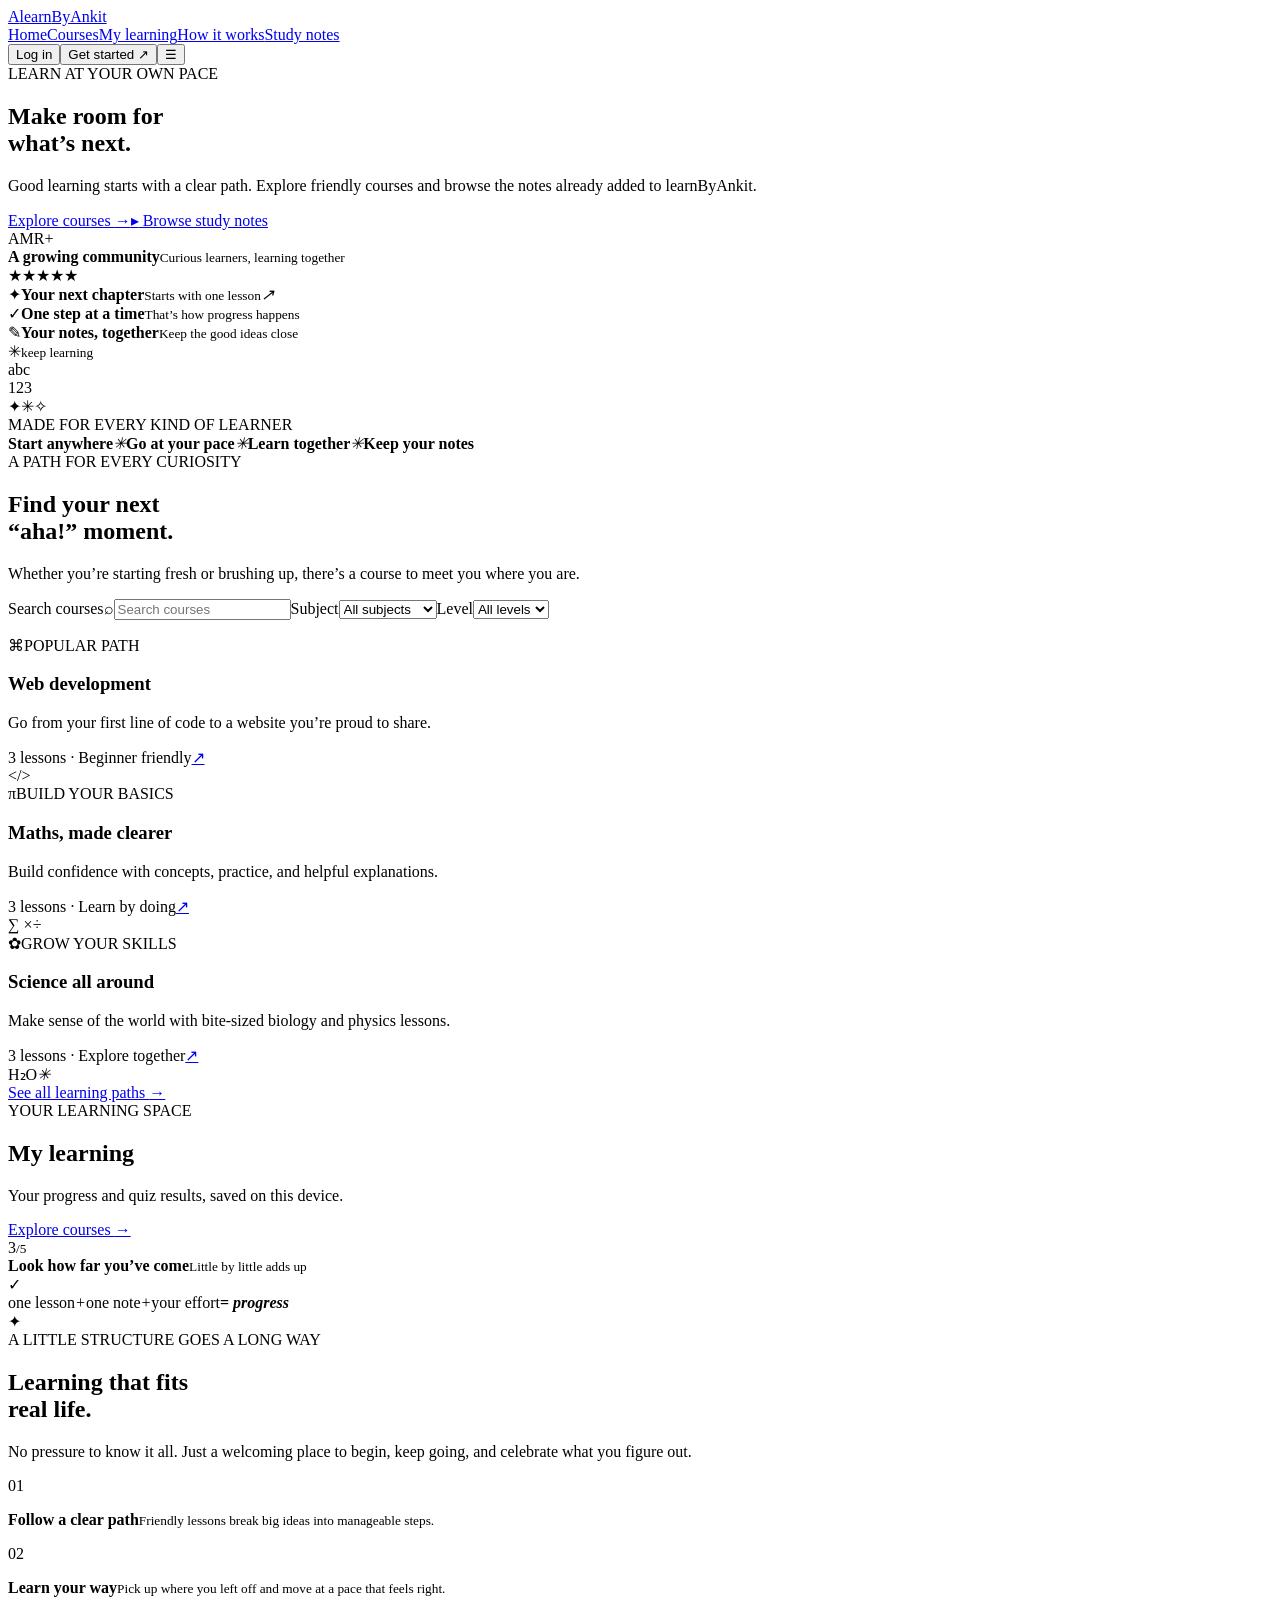
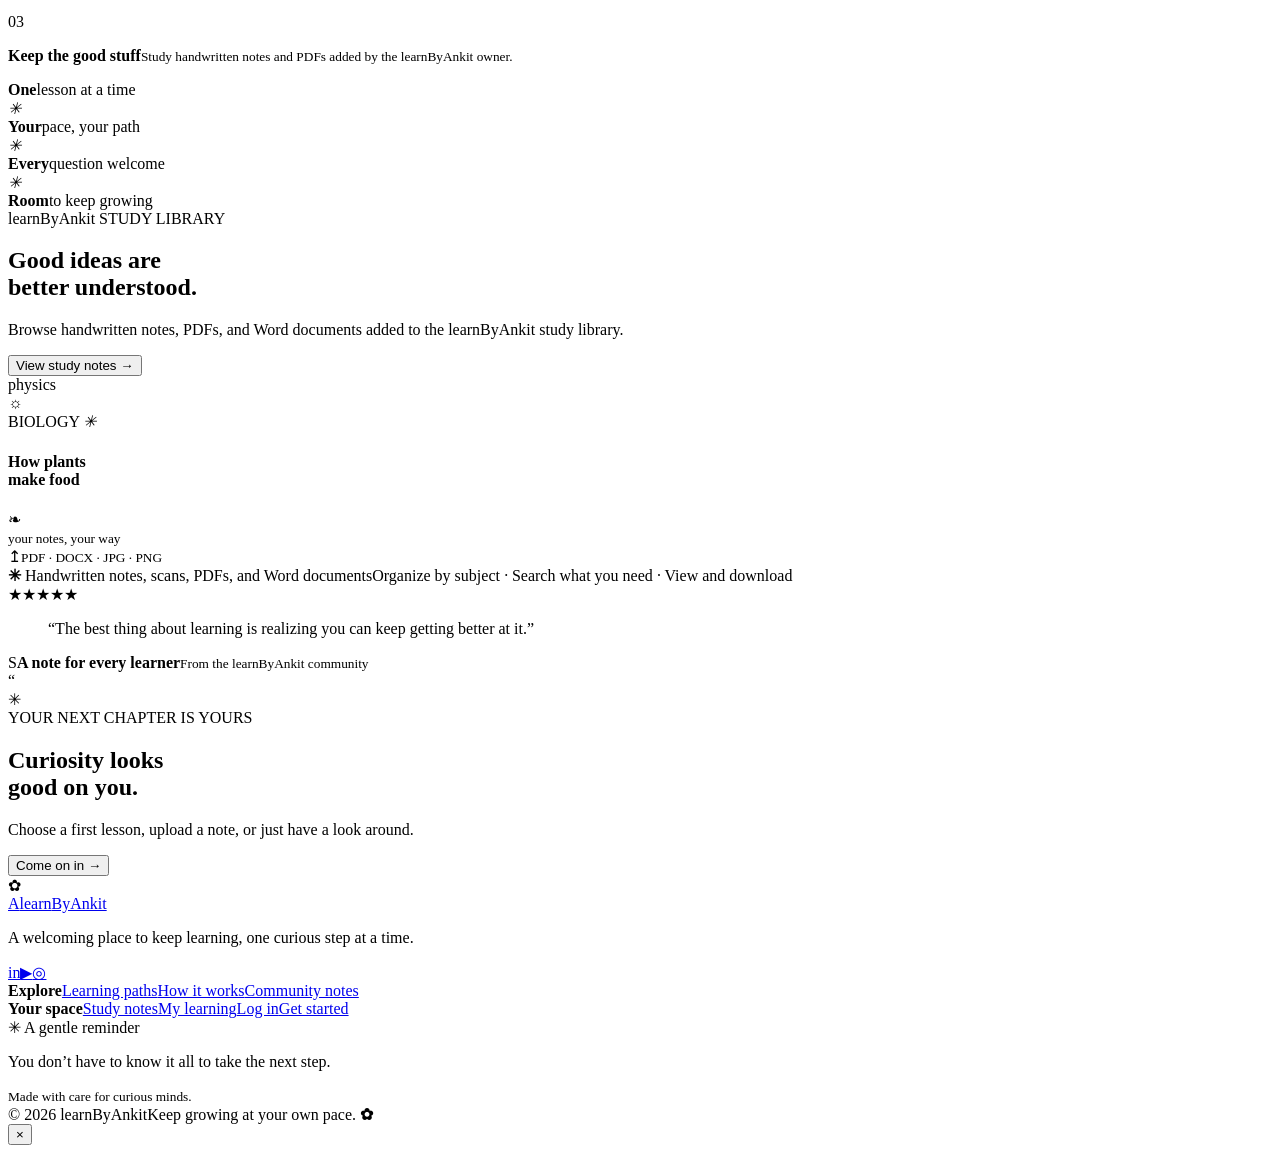
==== index.html @ 9b51100f "Publish learnByAnkit: add index.html" ====
<!doctype html>
<html lang="en">
<head><meta charset="utf-8"><meta name="viewport" content="width=device-width, initial-scale=1"><meta name="theme-color" content="#101820"><title>learnByAnkit — Learn something new, every day</title><meta name="description" content="Explore courses, learn at your own pace, and browse the study notes added to learnByAnkit."><link rel="preconnect" href="https://fonts.googleapis.com"><link rel="preconnect" href="https://fonts.gstatic.com" crossorigin><link href="https://fonts.googleapis.com/css2?family=DM+Sans:wght@400;500;600;700&family=Manrope:wght@400;500;600;700;800&display=swap" rel="stylesheet"><link rel="stylesheet" href="styles.css?v=learnbyankit-1"></head>
<body>
<header class="site-header"><a href="#home" class="brand"><span class="brand-mark">A</span><span>learn<span class="brand-light">ByAnkit</span></span></a><nav class="main-nav" id="mainNav" aria-label="Main navigation"><a href="#home" data-page-link="home">Home</a><a href="#courses" data-page-link="courses">Courses</a><a href="#dashboard" data-page-link="dashboard">My learning</a><a href="#how" data-page-link="how">How it works</a><a href="notes.html" data-page-link="notes">Study notes</a></nav><div class="header-actions"><button class="login-button" id="loginButton">Log in</button><button class="small-primary" id="signupButton">Get started <span>↗</span></button><button class="menu-toggle" id="menuToggle" aria-label="Open navigation" aria-controls="mainNav" aria-expanded="false">☰</button></div></header>
<main id="appMain"><section class="hero" id="home" data-page-view="home"><div class="hero-copy"><div class="eyebrow"><span class="eyebrow-dot"></span> LEARN AT YOUR OWN PACE</div><h1>Make room for<br><span>what’s next.</span></h1><p class="hero-description">Good learning starts with a clear path. Explore friendly courses and browse the notes already added to learnByAnkit.</p><div class="hero-actions"><a href="#courses" class="primary-button">Explore courses <span>→</span></a><a class="outline-button" href="notes.html"><span class="play-icon">▸</span> Browse study notes</a></div><div class="hero-proof"><div class="avatar-stack"><span>A</span><span>M</span><span>R</span><span>+</span></div><div><b>A growing community</b><small>Curious learners, learning together</small></div><span class="proof-stars">★★★★★</span></div></div><div class="hero-visual"><div class="visual-glow"></div><div class="hero-orbit orbit-a"></div><div class="hero-orbit orbit-b"></div><div class="hero-caption"><span class="caption-icon">✦</span><span><b>Your next chapter</b><small>Starts with one lesson</small></span><i>↗</i></div><div class="floating-note note-top"><span class="note-check">✓</span><span><b>One step at a time</b><small>That’s how progress happens</small></span></div><div class="floating-note note-bottom"><span class="note-emoji">✎</span><span><b>Your notes, together</b><small>Keep the good ideas close</small></span></div><div class="hero-illustration"><div class="sun-disc"></div><div class="hill hill-back"></div><div class="hill hill-front"></div><div class="plant plant-left"><i></i><i></i><i></i><b></b></div><div class="plant plant-right"><i></i><i></i><i></i><b></b></div><div class="open-book"><div class="book-page left-page"><span class="book-mark">✳</span><i></i><i></i><i></i><small>keep learning</small></div><div class="book-page right-page"><span class="book-scribble">abc<br>123</span><i></i><i></i><i></i></div><div class="book-spine"></div></div><span class="sparkle sparkle-a">✦</span><span class="sparkle sparkle-b">✳</span><span class="sparkle sparkle-c">✧</span></div></div></section>
<section class="trust-strip" data-page-view="home"><span>MADE FOR EVERY KIND OF LEARNER</span><div><b>Start anywhere</b><i>✳</i><b>Go at your pace</b><i>✳</i><b>Learn together</b><i>✳</i><b>Keep your notes</b></div></section>
<section class="section courses-section" id="courses" data-page-view="courses"><div class="section-intro"><div><div class="eyebrow section-eyebrow">A PATH FOR EVERY CURIOSITY</div><h2>Find your next<br><span>“aha!” moment.</span></h2></div><p>Whether you’re starting fresh or brushing up, there’s a course to meet you where you are.</p></div><div class="course-filters" role="search" aria-label="Find a course"><label class="course-search"><span class="sr-only">Search courses</span><span aria-hidden="true">⌕</span><input id="courseSearch" type="search" placeholder="Search courses" autocomplete="off"></label><label class="course-filter"><span>Subject</span><select id="courseSubject"><option value="all">All subjects</option><option value="technology">Technology</option><option value="mathematics">Mathematics</option><option value="science">Science</option></select></label><label class="course-filter"><span>Level</span><select id="courseLevel"><option value="all">All levels</option><option value="beginner">Beginner</option></select></label></div><p class="course-results" id="courseResults" aria-live="polite"></p><div class="course-grid"><article class="course-card course-lilac" data-course-category="technology" data-course-level="beginner"><div class="course-top"><span class="course-icon">⌘</span><span class="course-tag">POPULAR PATH</span></div><h3>Web development</h3><p>Go from your first line of code to a website you’re proud to share.</p><div class="course-bottom"><span>3 lessons <i>·</i> Beginner friendly</span><a href="#courses" data-course-open="web" aria-label="Open web development course">↗</a></div><div class="course-art art-code"><span>&lt;/&gt;</span><i></i><i></i></div></article><article class="course-card course-yellow" data-course-category="mathematics" data-course-level="beginner"><div class="course-top"><span class="course-icon">π</span><span class="course-tag">BUILD YOUR BASICS</span></div><h3>Maths, made clearer</h3><p>Build confidence with concepts, practice, and helpful explanations.</p><div class="course-bottom"><span>3 lessons <i>·</i> Learn by doing</span><a href="#courses" data-course-open="math" aria-label="Open mathematics course">↗</a></div><div class="course-art art-math">∑ <span>×</span><i>÷</i></div></article><article class="course-card course-green" data-course-category="science" data-course-level="beginner"><div class="course-top"><span class="course-icon">✿</span><span class="course-tag">GROW YOUR SKILLS</span></div><h3>Science all around</h3><p>Make sense of the world with bite-sized biology and physics lessons.</p><div class="course-bottom"><span>3 lessons <i>·</i> Explore together</span><a href="#courses" data-course-open="science" aria-label="Open science course">↗</a></div><div class="course-art art-science"><span>H₂O</span><i>✳</i><b></b></div></article></div><div class="course-empty" id="courseEmpty" hidden>No courses match those filters. Try another search.</div><div class="center-link"><a href="#courses">See all learning paths <span>→</span></a></div></section>
<section class="dashboard-section" id="dashboard" data-page-view="dashboard"><div class="dashboard-heading"><div><div class="eyebrow section-eyebrow">YOUR LEARNING SPACE</div><h2>My learning</h2><p>Your progress and quiz results, saved on this device.</p></div><a class="outline-button" href="#courses">Explore courses <span>→</span></a></div><div id="dashboardContent" aria-live="polite"></div></section><section class="benefits-section" id="how" data-page-view="how"><div class="benefits-visual"><div class="benefit-card"><div class="progress-ring"><span>3<small>/5</small></span></div><div><b>Look how far you’ve come</b><small>Little by little adds up</small></div><span class="tiny-check">✓</span></div><div class="benefits-paper"><span>one lesson</span><i>+</i><span>one note</span><i>+</i><span>your effort</span><b>= <em>progress</em></b></div><span class="benefits-spark">✦</span><div class="benefits-plant"><i></i><i></i><i></i><b></b></div></div><div class="benefits-copy"><div class="eyebrow section-eyebrow">A LITTLE STRUCTURE GOES A LONG WAY</div><h2>Learning that fits<br><span>real life.</span></h2><p class="benefits-lede">No pressure to know it all. Just a welcoming place to begin, keep going, and celebrate what you figure out.</p><div class="benefit-list"><div><span>01</span><p><b>Follow a clear path</b><small>Friendly lessons break big ideas into manageable steps.</small></p></div><div><span>02</span><p><b>Learn your way</b><small>Pick up where you left off and move at a pace that feels right.</small></p></div><div><span>03</span><p><b>Keep the good stuff</b><small>Study handwritten notes and PDFs added by the learnByAnkit owner.</small></p></div></div></div></section>
<section class="stats-band" data-page-view="how"><div><strong>One</strong><span>lesson at a time</span></div><i>✳</i><div><strong>Your</strong><span>pace, your path</span></div><i>✳</i><div><strong>Every</strong><span>question welcome</span></div><i>✳</i><div><strong>Room</strong><span>to keep growing</span></div></section>
<section class="notes-section section" id="notes" data-page-view="notes"><div class="notes-intro"><div><div class="eyebrow section-eyebrow">learnByAnkit STUDY LIBRARY</div><h2>Good ideas are<br><span>better understood.</span></h2><p>Browse handwritten notes, PDFs, and Word documents added to the learnByAnkit study library.</p><div class="notes-actions"><button class="quiet-link" id="browseNotes">View study notes <span>→</span></button></div></div><div class="notes-stack"><div class="paper paper-back"><span>physics</span><div class="scribble-lines"></div><span class="paper-doodle">☼</span></div><div class="paper paper-front"><span class="paper-subject">BIOLOGY <i>✳</i></span><h4>How plants<br>make food</h4><div class="handwritten-lines"><i></i><i></i><i></i><i></i></div><div class="leaf-doodle">❧</div><small>your notes, your way</small></div><span class="upload-badge">↥<small>PDF · DOCX · JPG · PNG</small></span></div></div><div class="notes-library-wrap" id="notesLibrary" aria-live="polite"></div><div class="notes-bottom"><span><b>✳</b> Handwritten notes, scans, PDFs, and Word documents</span><span>Organize by subject <i>·</i> Search what you need <i>·</i> View and download</span></div></section>
<section class="quote-section" data-page-view="home"><div class="quote-stars">★★★★★</div><blockquote>“The best thing about learning is realizing you can keep getting better at it.”</blockquote><div class="quote-by"><span class="quote-avatar">S</span><span><b>A note for every learner</b><small>From the learnByAnkit community</small></span></div><span class="quote-decoration">“</span></section>
<section class="final-cta" data-page-view="home"><div class="cta-sun">✳</div><div class="eyebrow">YOUR NEXT CHAPTER IS YOURS</div><h2>Curiosity looks<br><span>good on you.</span></h2><p>Choose a first lesson, upload a note, or just have a look around.</p><button class="primary-button" id="ctaSignup">Come on in <span>→</span></button><div class="cta-doodle">✿</div></section></main>
<footer class="site-footer"><div class="footer-main"><div class="footer-brand"><a href="#home" class="brand"><span class="brand-mark">A</span><span>learn<span class="brand-light">ByAnkit</span></span></a><p>A welcoming place to keep learning, one curious step at a time.</p><div class="social-row"><a href="#home">in</a><a href="#home">▶</a><a href="#home">◎</a></div></div><div class="footer-col"><b>Explore</b><a href="#courses">Learning paths</a><a href="#how">How it works</a><a href="notes.html">Community notes</a></div><div class="footer-col"><b>Your space</b><a href="notes.html" id="footerUpload">Study notes</a><a href="#dashboard">My learning</a><a href="#notes" id="footerLogin">Log in</a><a href="#courses">Get started</a></div><div class="footer-col footer-note"><span>✳ A gentle reminder</span><p>You don’t have to know it all to take the next step.</p><small>Made with care for curious minds.</small></div></div><div class="footer-bottom"><span>© 2026 learnByAnkit</span><span>Keep growing at your own pace. <b>✿</b></span></div></footer>
<div class="modal-backdrop hidden" id="modalBackdrop"><section class="modal" role="dialog" aria-modal="true" aria-labelledby="modalTitle"><button class="modal-close" id="modalClose" aria-label="Close">×</button><div id="modalBody"></div></section></div><div class="toast" id="toast" role="status"></div><input type="file" id="fileInput" accept="image/*,.pdf,.docx" multiple hidden><script src="config.js"></script><script type="module" src="app.js?v=learnbyankit-1"></script>
</body></html>
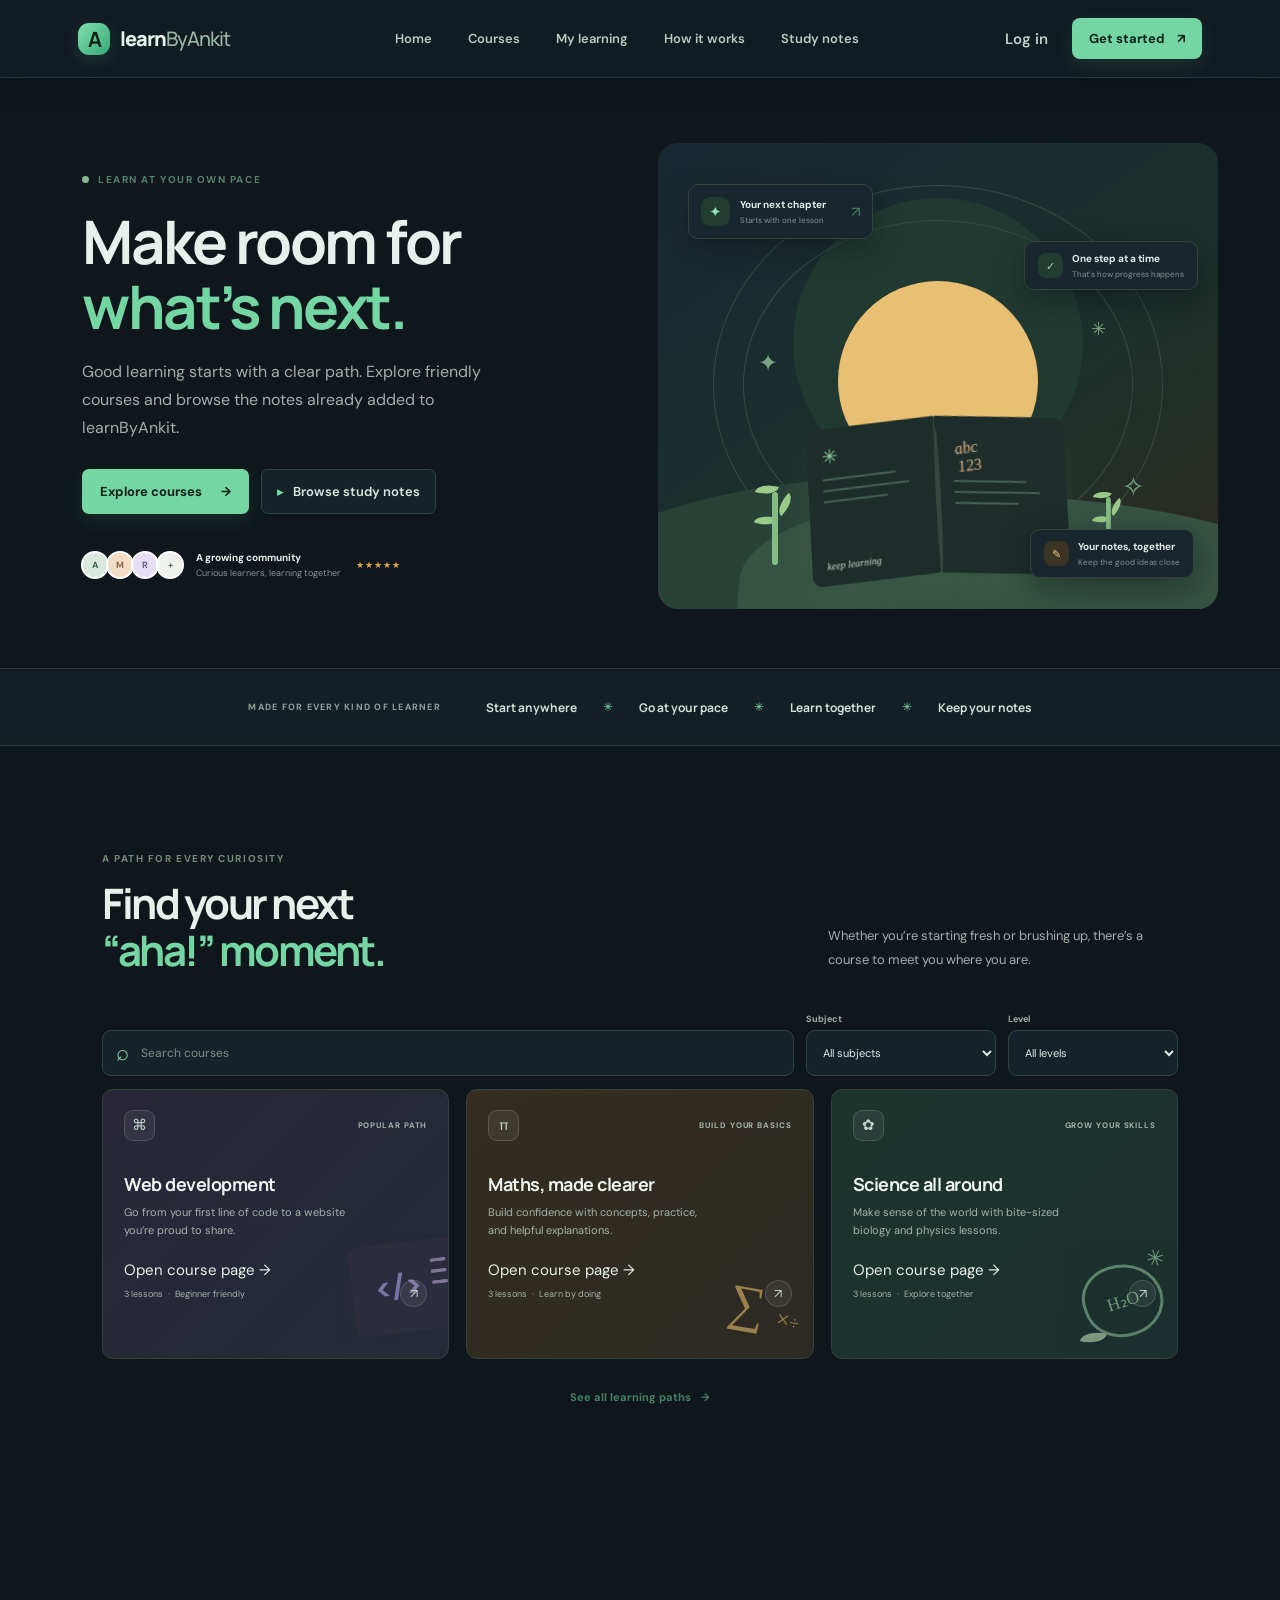
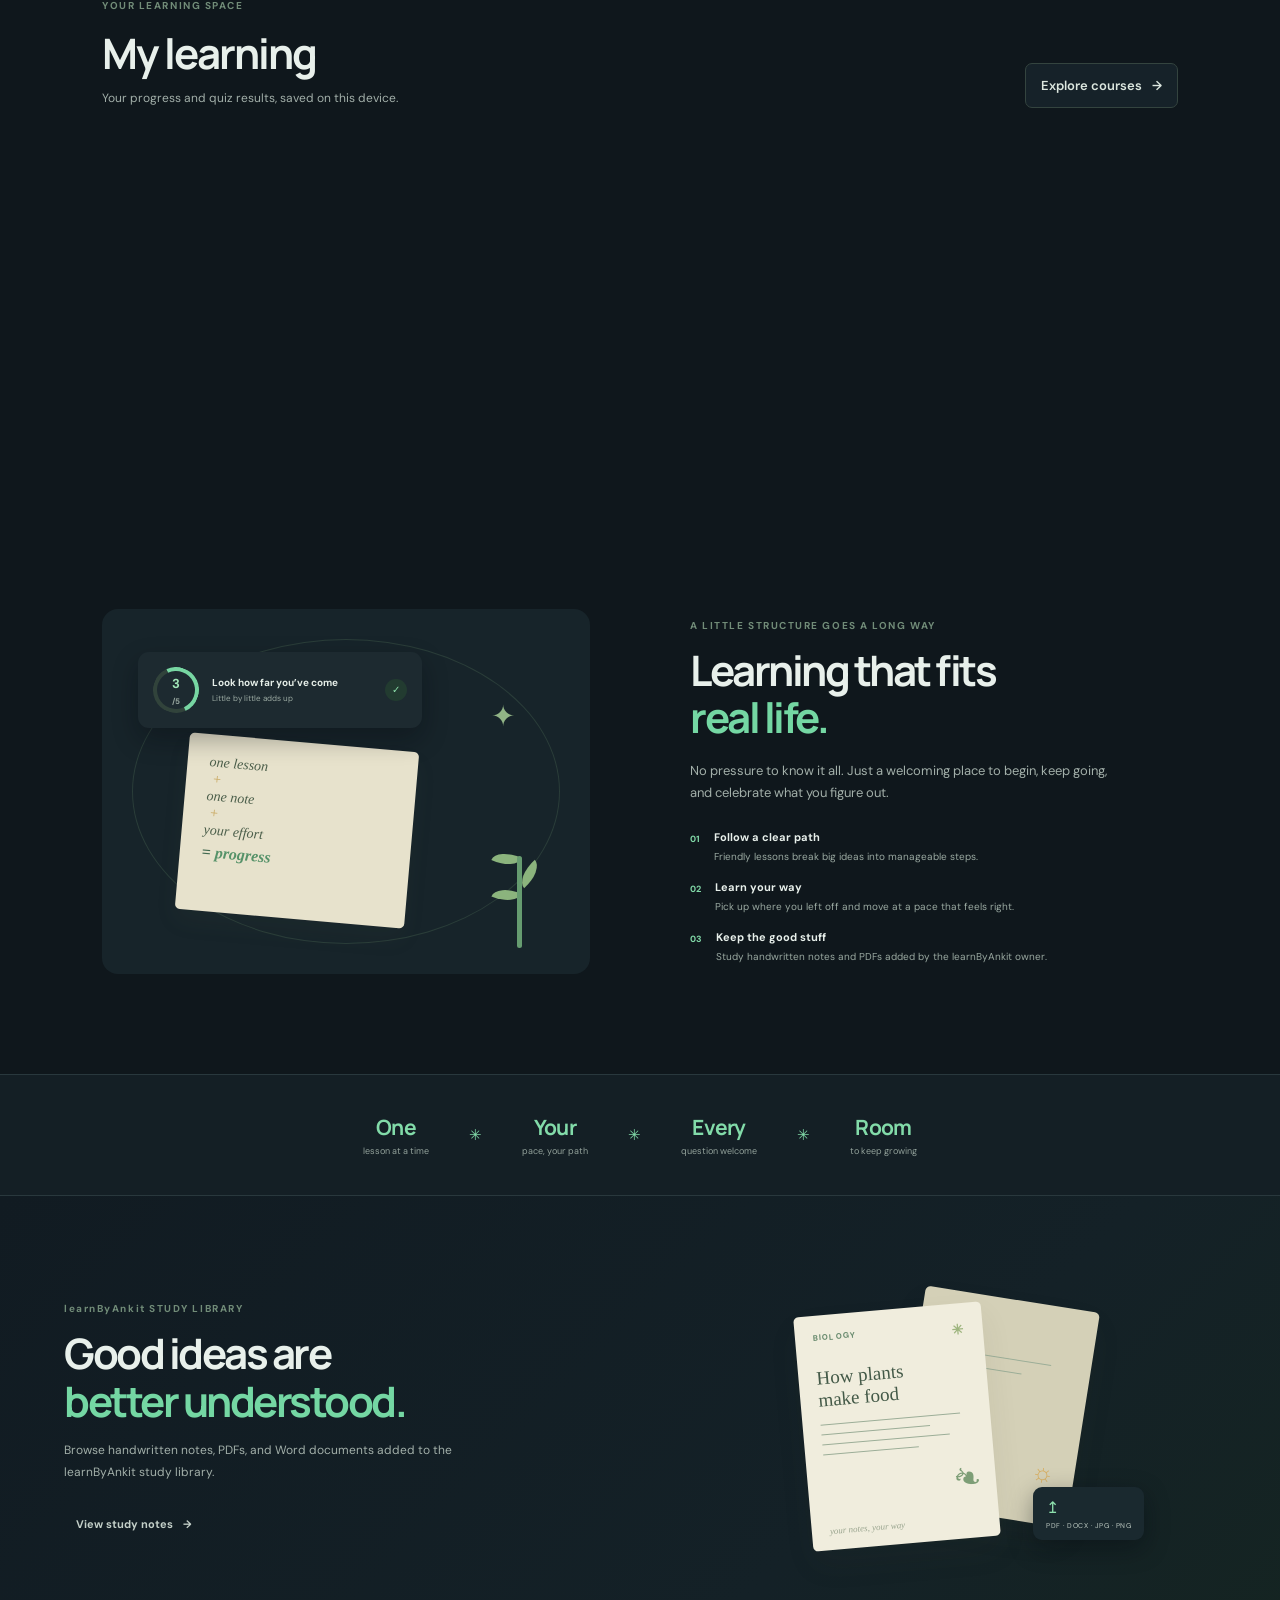
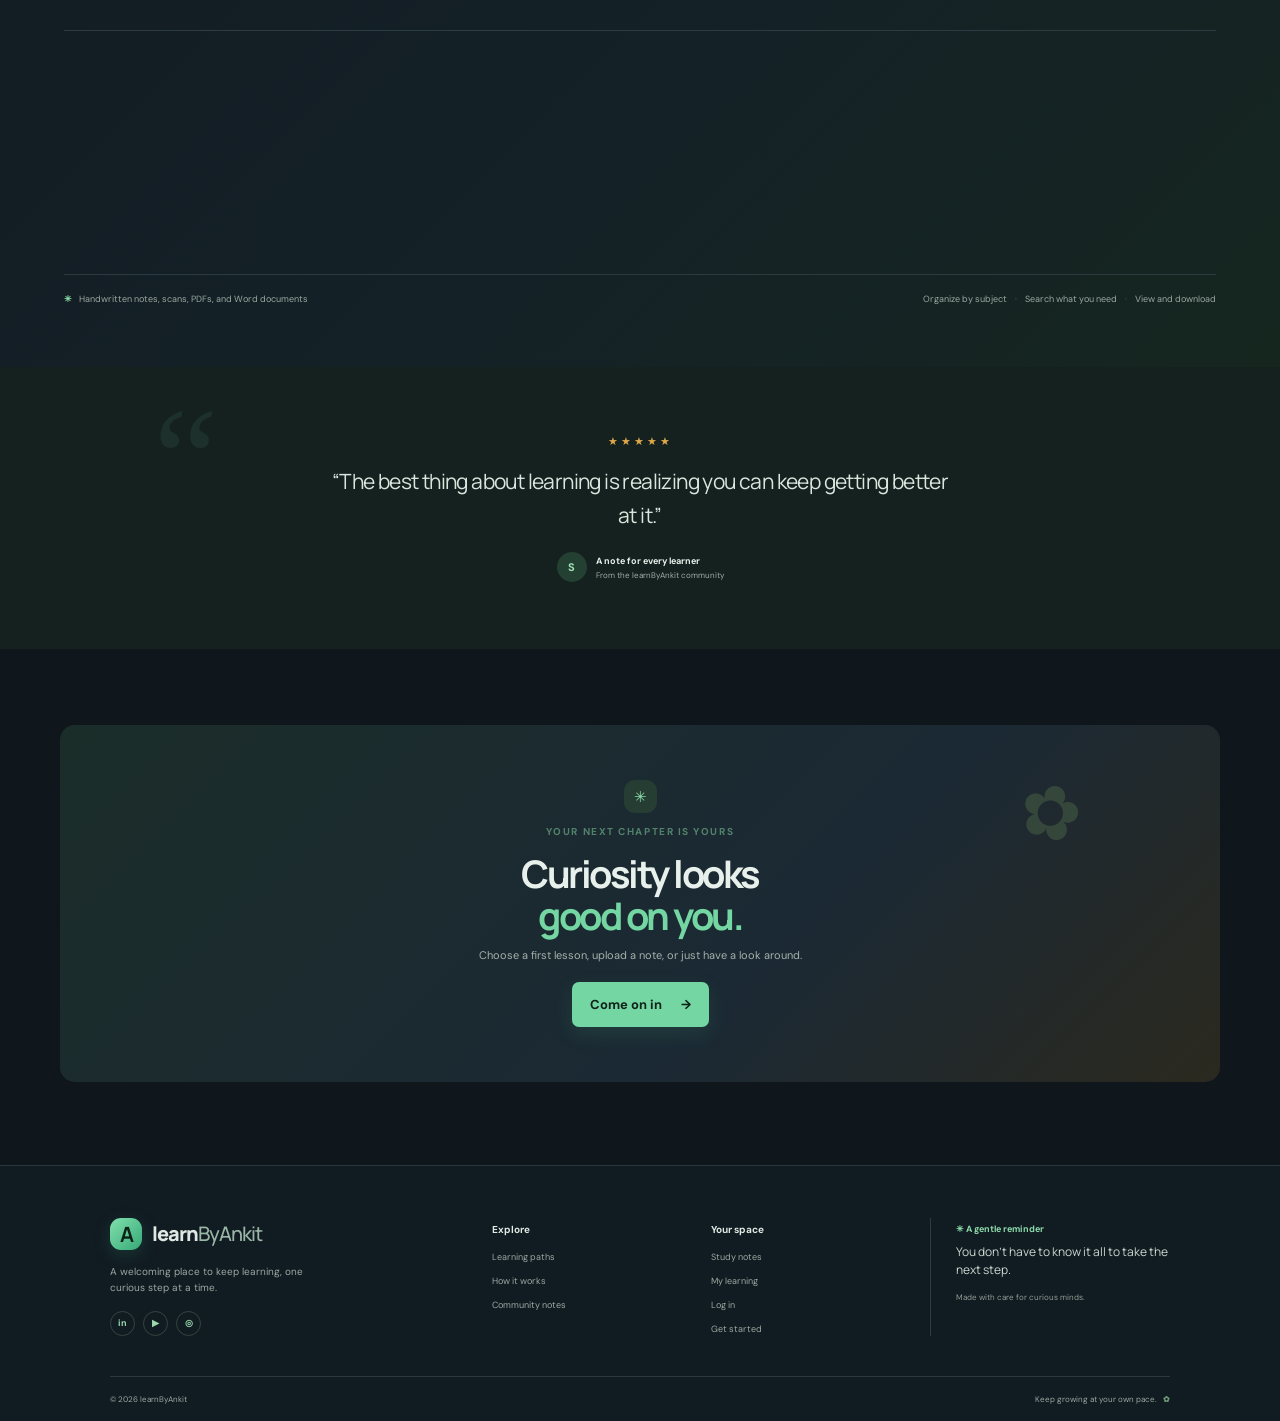
==== commit dc54ee53: "Add course lecture pages and sign-in gate" ====
--- a/index.html
+++ b/index.html
@@ -1,18 +1,18 @@
 <!doctype html>
 <html lang="en">
-<head><meta charset="utf-8"><meta name="viewport" content="width=device-width, initial-scale=1"><meta name="theme-color" content="#101820"><title>learnByAnkit — Learn something new, every day</title><meta name="description" content="Explore courses, learn at your own pace, and browse the study notes added to learnByAnkit."><link rel="preconnect" href="https://fonts.googleapis.com"><link rel="preconnect" href="https://fonts.gstatic.com" crossorigin><link href="https://fonts.googleapis.com/css2?family=DM+Sans:wght@400;500;600;700&family=Manrope:wght@400;500;600;700;800&display=swap" rel="stylesheet"><link rel="stylesheet" href="styles.css?v=learnbyankit-1"></head>
+<head><meta charset="utf-8"><meta name="viewport" content="width=device-width, initial-scale=1"><meta name="theme-color" content="#101820"><title>learnByAnkit — Learn something new, every day</title><meta name="description" content="Explore courses, learn at your own pace, and browse the study notes added to learnByAnkit."><link rel="preconnect" href="https://fonts.googleapis.com"><link rel="preconnect" href="https://fonts.gstatic.com" crossorigin><link href="https://fonts.googleapis.com/css2?family=DM+Sans:wght@400;500;600;700&family=Manrope:wght@400;500;600;700;800&display=swap" rel="stylesheet"><link rel="stylesheet" href="styles.css?v=learnbyankit-2"></head>
 <body>
 <header class="site-header"><a href="#home" class="brand"><span class="brand-mark">A</span><span>learn<span class="brand-light">ByAnkit</span></span></a><nav class="main-nav" id="mainNav" aria-label="Main navigation"><a href="#home" data-page-link="home">Home</a><a href="#courses" data-page-link="courses">Courses</a><a href="#dashboard" data-page-link="dashboard">My learning</a><a href="#how" data-page-link="how">How it works</a><a href="notes.html" data-page-link="notes">Study notes</a></nav><div class="header-actions"><button class="login-button" id="loginButton">Log in</button><button class="small-primary" id="signupButton">Get started <span>↗</span></button><button class="menu-toggle" id="menuToggle" aria-label="Open navigation" aria-controls="mainNav" aria-expanded="false">☰</button></div></header>
 <main id="appMain"><section class="hero" id="home" data-page-view="home"><div class="hero-copy"><div class="eyebrow"><span class="eyebrow-dot"></span> LEARN AT YOUR OWN PACE</div><h1>Make room for<br><span>what’s next.</span></h1><p class="hero-description">Good learning starts with a clear path. Explore friendly courses and browse the notes already added to learnByAnkit.</p><div class="hero-actions"><a href="#courses" class="primary-button">Explore courses <span>→</span></a><a class="outline-button" href="notes.html"><span class="play-icon">▸</span> Browse study notes</a></div><div class="hero-proof"><div class="avatar-stack"><span>A</span><span>M</span><span>R</span><span>+</span></div><div><b>A growing community</b><small>Curious learners, learning together</small></div><span class="proof-stars">★★★★★</span></div></div><div class="hero-visual"><div class="visual-glow"></div><div class="hero-orbit orbit-a"></div><div class="hero-orbit orbit-b"></div><div class="hero-caption"><span class="caption-icon">✦</span><span><b>Your next chapter</b><small>Starts with one lesson</small></span><i>↗</i></div><div class="floating-note note-top"><span class="note-check">✓</span><span><b>One step at a time</b><small>That’s how progress happens</small></span></div><div class="floating-note note-bottom"><span class="note-emoji">✎</span><span><b>Your notes, together</b><small>Keep the good ideas close</small></span></div><div class="hero-illustration"><div class="sun-disc"></div><div class="hill hill-back"></div><div class="hill hill-front"></div><div class="plant plant-left"><i></i><i></i><i></i><b></b></div><div class="plant plant-right"><i></i><i></i><i></i><b></b></div><div class="open-book"><div class="book-page left-page"><span class="book-mark">✳</span><i></i><i></i><i></i><small>keep learning</small></div><div class="book-page right-page"><span class="book-scribble">abc<br>123</span><i></i><i></i><i></i></div><div class="book-spine"></div></div><span class="sparkle sparkle-a">✦</span><span class="sparkle sparkle-b">✳</span><span class="sparkle sparkle-c">✧</span></div></div></section>
 <section class="trust-strip" data-page-view="home"><span>MADE FOR EVERY KIND OF LEARNER</span><div><b>Start anywhere</b><i>✳</i><b>Go at your pace</b><i>✳</i><b>Learn together</b><i>✳</i><b>Keep your notes</b></div></section>
-<section class="section courses-section" id="courses" data-page-view="courses"><div class="section-intro"><div><div class="eyebrow section-eyebrow">A PATH FOR EVERY CURIOSITY</div><h2>Find your next<br><span>“aha!” moment.</span></h2></div><p>Whether you’re starting fresh or brushing up, there’s a course to meet you where you are.</p></div><div class="course-filters" role="search" aria-label="Find a course"><label class="course-search"><span class="sr-only">Search courses</span><span aria-hidden="true">⌕</span><input id="courseSearch" type="search" placeholder="Search courses" autocomplete="off"></label><label class="course-filter"><span>Subject</span><select id="courseSubject"><option value="all">All subjects</option><option value="technology">Technology</option><option value="mathematics">Mathematics</option><option value="science">Science</option></select></label><label class="course-filter"><span>Level</span><select id="courseLevel"><option value="all">All levels</option><option value="beginner">Beginner</option></select></label></div><p class="course-results" id="courseResults" aria-live="polite"></p><div class="course-grid"><article class="course-card course-lilac" data-course-category="technology" data-course-level="beginner"><div class="course-top"><span class="course-icon">⌘</span><span class="course-tag">POPULAR PATH</span></div><h3>Web development</h3><p>Go from your first line of code to a website you’re proud to share.</p><div class="course-bottom"><span>3 lessons <i>·</i> Beginner friendly</span><a href="#courses" data-course-open="web" aria-label="Open web development course">↗</a></div><div class="course-art art-code"><span>&lt;/&gt;</span><i></i><i></i></div></article><article class="course-card course-yellow" data-course-category="mathematics" data-course-level="beginner"><div class="course-top"><span class="course-icon">π</span><span class="course-tag">BUILD YOUR BASICS</span></div><h3>Maths, made clearer</h3><p>Build confidence with concepts, practice, and helpful explanations.</p><div class="course-bottom"><span>3 lessons <i>·</i> Learn by doing</span><a href="#courses" data-course-open="math" aria-label="Open mathematics course">↗</a></div><div class="course-art art-math">∑ <span>×</span><i>÷</i></div></article><article class="course-card course-green" data-course-category="science" data-course-level="beginner"><div class="course-top"><span class="course-icon">✿</span><span class="course-tag">GROW YOUR SKILLS</span></div><h3>Science all around</h3><p>Make sense of the world with bite-sized biology and physics lessons.</p><div class="course-bottom"><span>3 lessons <i>·</i> Explore together</span><a href="#courses" data-course-open="science" aria-label="Open science course">↗</a></div><div class="course-art art-science"><span>H₂O</span><i>✳</i><b></b></div></article></div><div class="course-empty" id="courseEmpty" hidden>No courses match those filters. Try another search.</div><div class="center-link"><a href="#courses">See all learning paths <span>→</span></a></div></section>
-<section class="dashboard-section" id="dashboard" data-page-view="dashboard"><div class="dashboard-heading"><div><div class="eyebrow section-eyebrow">YOUR LEARNING SPACE</div><h2>My learning</h2><p>Your progress and quiz results, saved on this device.</p></div><a class="outline-button" href="#courses">Explore courses <span>→</span></a></div><div id="dashboardContent" aria-live="polite"></div></section><section class="benefits-section" id="how" data-page-view="how"><div class="benefits-visual"><div class="benefit-card"><div class="progress-ring"><span>3<small>/5</small></span></div><div><b>Look how far you’ve come</b><small>Little by little adds up</small></div><span class="tiny-check">✓</span></div><div class="benefits-paper"><span>one lesson</span><i>+</i><span>one note</span><i>+</i><span>your effort</span><b>= <em>progress</em></b></div><span class="benefits-spark">✦</span><div class="benefits-plant"><i></i><i></i><i></i><b></b></div></div><div class="benefits-copy"><div class="eyebrow section-eyebrow">A LITTLE STRUCTURE GOES A LONG WAY</div><h2>Learning that fits<br><span>real life.</span></h2><p class="benefits-lede">No pressure to know it all. Just a welcoming place to begin, keep going, and celebrate what you figure out.</p><div class="benefit-list"><div><span>01</span><p><b>Follow a clear path</b><small>Friendly lessons break big ideas into manageable steps.</small></p></div><div><span>02</span><p><b>Learn your way</b><small>Pick up where you left off and move at a pace that feels right.</small></p></div><div><span>03</span><p><b>Keep the good stuff</b><small>Study handwritten notes and PDFs added by the learnByAnkit owner.</small></p></div></div></div></section>
+<section class="section courses-section" id="courses" data-page-view="courses"><div class="section-intro"><div><div class="eyebrow section-eyebrow">A PATH FOR EVERY CURIOSITY</div><h2>Find your next<br><span>“aha!” moment.</span></h2></div><p>Whether you’re starting fresh or brushing up, there’s a course to meet you where you are.</p></div><div class="course-filters" role="search" aria-label="Find a course"><label class="course-search"><span class="sr-only">Search courses</span><span aria-hidden="true">⌕</span><input id="courseSearch" type="search" placeholder="Search courses" autocomplete="off"></label><label class="course-filter"><span>Subject</span><select id="courseSubject"><option value="all">All subjects</option><option value="technology">Technology</option><option value="mathematics">Mathematics</option><option value="science">Science</option></select></label><label class="course-filter"><span>Level</span><select id="courseLevel"><option value="all">All levels</option><option value="beginner">Beginner</option></select></label></div><p class="course-results" id="courseResults" aria-live="polite"></p><div class="course-grid"><article class="course-card course-lilac" data-course-category="technology" data-course-level="beginner"><div class="course-top"><span class="course-icon">⌘</span><span class="course-tag">POPULAR PATH</span></div><h3>Web development</h3><p>Go from your first line of code to a website you’re proud to share.</p><a class="course-page-cta" href="#course-web" data-course-open="web" aria-label="Open web development course and lectures">Open course page →</a><div class="course-bottom"><span>3 lessons <i>·</i> Beginner friendly</span><a href="#courses" data-course-open="web" aria-label="Open web development course">↗</a></div><div class="course-art art-code"><span>&lt;/&gt;</span><i></i><i></i></div></article><article class="course-card course-yellow" data-course-category="mathematics" data-course-level="beginner"><div class="course-top"><span class="course-icon">π</span><span class="course-tag">BUILD YOUR BASICS</span></div><h3>Maths, made clearer</h3><p>Build confidence with concepts, practice, and helpful explanations.</p><a class="course-page-cta" href="#course-math" data-course-open="math" aria-label="Open maths course and lectures">Open course page →</a><div class="course-bottom"><span>3 lessons <i>·</i> Learn by doing</span><a href="#courses" data-course-open="math" aria-label="Open mathematics course">↗</a></div><div class="course-art art-math">∑ <span>×</span><i>÷</i></div></article><article class="course-card course-green" data-course-category="science" data-course-level="beginner"><div class="course-top"><span class="course-icon">✿</span><span class="course-tag">GROW YOUR SKILLS</span></div><h3>Science all around</h3><p>Make sense of the world with bite-sized biology and physics lessons.</p><a class="course-page-cta" href="#course-science" data-course-open="science" aria-label="Open science course and lectures">Open course page →</a><div class="course-bottom"><span>3 lessons <i>·</i> Explore together</span><a href="#courses" data-course-open="science" aria-label="Open science course">↗</a></div><div class="course-art art-science"><span>H₂O</span><i>✳</i><b></b></div></article></div><div class="course-empty" id="courseEmpty" hidden>No courses match those filters. Try another search.</div><div class="center-link"><a href="#courses">See all learning paths <span>→</span></a></div></section>
+<section class="course-detail-section" id="courseDetail" data-page-view="course-detail"><div id="courseDetailContent" aria-live="polite"></div></section><section class="dashboard-section" id="dashboard" data-page-view="dashboard"><div class="dashboard-heading"><div><div class="eyebrow section-eyebrow">YOUR LEARNING SPACE</div><h2>My learning</h2><p>Your progress and quiz results, saved on this device.</p></div><a class="outline-button" href="#courses">Explore courses <span>→</span></a></div><div id="dashboardContent" aria-live="polite"></div></section><section class="benefits-section" id="how" data-page-view="how"><div class="benefits-visual"><div class="benefit-card"><div class="progress-ring"><span>3<small>/5</small></span></div><div><b>Look how far you’ve come</b><small>Little by little adds up</small></div><span class="tiny-check">✓</span></div><div class="benefits-paper"><span>one lesson</span><i>+</i><span>one note</span><i>+</i><span>your effort</span><b>= <em>progress</em></b></div><span class="benefits-spark">✦</span><div class="benefits-plant"><i></i><i></i><i></i><b></b></div></div><div class="benefits-copy"><div class="eyebrow section-eyebrow">A LITTLE STRUCTURE GOES A LONG WAY</div><h2>Learning that fits<br><span>real life.</span></h2><p class="benefits-lede">No pressure to know it all. Just a welcoming place to begin, keep going, and celebrate what you figure out.</p><div class="benefit-list"><div><span>01</span><p><b>Follow a clear path</b><small>Friendly lessons break big ideas into manageable steps.</small></p></div><div><span>02</span><p><b>Learn your way</b><small>Pick up where you left off and move at a pace that feels right.</small></p></div><div><span>03</span><p><b>Keep the good stuff</b><small>Study handwritten notes and PDFs added by the learnByAnkit owner.</small></p></div></div></div></section>
 <section class="stats-band" data-page-view="how"><div><strong>One</strong><span>lesson at a time</span></div><i>✳</i><div><strong>Your</strong><span>pace, your path</span></div><i>✳</i><div><strong>Every</strong><span>question welcome</span></div><i>✳</i><div><strong>Room</strong><span>to keep growing</span></div></section>
 <section class="notes-section section" id="notes" data-page-view="notes"><div class="notes-intro"><div><div class="eyebrow section-eyebrow">learnByAnkit STUDY LIBRARY</div><h2>Good ideas are<br><span>better understood.</span></h2><p>Browse handwritten notes, PDFs, and Word documents added to the learnByAnkit study library.</p><div class="notes-actions"><button class="quiet-link" id="browseNotes">View study notes <span>→</span></button></div></div><div class="notes-stack"><div class="paper paper-back"><span>physics</span><div class="scribble-lines"></div><span class="paper-doodle">☼</span></div><div class="paper paper-front"><span class="paper-subject">BIOLOGY <i>✳</i></span><h4>How plants<br>make food</h4><div class="handwritten-lines"><i></i><i></i><i></i><i></i></div><div class="leaf-doodle">❧</div><small>your notes, your way</small></div><span class="upload-badge">↥<small>PDF · DOCX · JPG · PNG</small></span></div></div><div class="notes-library-wrap" id="notesLibrary" aria-live="polite"></div><div class="notes-bottom"><span><b>✳</b> Handwritten notes, scans, PDFs, and Word documents</span><span>Organize by subject <i>·</i> Search what you need <i>·</i> View and download</span></div></section>
 <section class="quote-section" data-page-view="home"><div class="quote-stars">★★★★★</div><blockquote>“The best thing about learning is realizing you can keep getting better at it.”</blockquote><div class="quote-by"><span class="quote-avatar">S</span><span><b>A note for every learner</b><small>From the learnByAnkit community</small></span></div><span class="quote-decoration">“</span></section>
 <section class="final-cta" data-page-view="home"><div class="cta-sun">✳</div><div class="eyebrow">YOUR NEXT CHAPTER IS YOURS</div><h2>Curiosity looks<br><span>good on you.</span></h2><p>Choose a first lesson, upload a note, or just have a look around.</p><button class="primary-button" id="ctaSignup">Come on in <span>→</span></button><div class="cta-doodle">✿</div></section></main>
 <footer class="site-footer"><div class="footer-main"><div class="footer-brand"><a href="#home" class="brand"><span class="brand-mark">A</span><span>learn<span class="brand-light">ByAnkit</span></span></a><p>A welcoming place to keep learning, one curious step at a time.</p><div class="social-row"><a href="#home">in</a><a href="#home">▶</a><a href="#home">◎</a></div></div><div class="footer-col"><b>Explore</b><a href="#courses">Learning paths</a><a href="#how">How it works</a><a href="notes.html">Community notes</a></div><div class="footer-col"><b>Your space</b><a href="notes.html" id="footerUpload">Study notes</a><a href="#dashboard">My learning</a><a href="#notes" id="footerLogin">Log in</a><a href="#courses">Get started</a></div><div class="footer-col footer-note"><span>✳ A gentle reminder</span><p>You don’t have to know it all to take the next step.</p><small>Made with care for curious minds.</small></div></div><div class="footer-bottom"><span>© 2026 learnByAnkit</span><span>Keep growing at your own pace. <b>✿</b></span></div></footer>
-<div class="modal-backdrop hidden" id="modalBackdrop"><section class="modal" role="dialog" aria-modal="true" aria-labelledby="modalTitle"><button class="modal-close" id="modalClose" aria-label="Close">×</button><div id="modalBody"></div></section></div><div class="toast" id="toast" role="status"></div><input type="file" id="fileInput" accept="image/*,.pdf,.docx" multiple hidden><script src="config.js"></script><script type="module" src="app.js?v=learnbyankit-1"></script>
+<div class="modal-backdrop hidden" id="modalBackdrop"><section class="modal" role="dialog" aria-modal="true" aria-labelledby="modalTitle"><button class="modal-close" id="modalClose" aria-label="Close">×</button><div id="modalBody"></div></section></div><div class="toast" id="toast" role="status"></div><input type="file" id="fileInput" accept="image/*,.pdf,.docx" multiple hidden><script src="config.js"></script><script type="module" src="app.js?v=learnbyankit-2"></script>
 </body></html>
 
 
--- a/styles.css
+++ b/styles.css
@@ -0,0 +1,299 @@
+:root{--ink:#202a35;--muted:#6f7984;--green:#287b62;--green-dark:#1e614d;--mint:#e5f2e8;--paper:#f7f8f4;--line:#e9ece7;--lilac:#f0edfb;--yellow:#faf2d7;--font:'DM Sans',sans-serif;--display:'Manrope',sans-serif}*{box-sizing:border-box}html{scroll-behavior:smooth}body{margin:0;background:#fff;color:var(--ink);font-family:var(--font);font-size:15px;-webkit-font-smoothing:antialiased}button,a{font:inherit}button{cursor:pointer}a{color:inherit;text-decoration:none}.site-header{height:78px;display:flex;align-items:center;justify-content:space-between;padding:0 max(6.1vw,28px);border-bottom:1px solid #f0f1ef;background:#fff;position:sticky;top:0;z-index:20}.brand{display:inline-flex;align-items:center;gap:10px;font-family:var(--display);font-size:20px;font-weight:800;letter-spacing:-1px}.brand-mark{height:32px;width:32px;border-radius:11px;background:#287b62;color:#fff;display:grid;place-items:center;font-size:21px;font-weight:700}.brand-light{font-weight:500;color:#668273}.main-nav{display:flex;align-items:center;gap:38px;margin-left:58px}.main-nav a{font-size:13px;font-weight:600;color:#626d77;transition:.2s}.main-nav a:hover{color:var(--green)}.header-actions{display:flex;gap:12px;align-items:center}.login-button,.quiet-link{border:0;background:transparent;color:#3d4b53;font-weight:600;padding:10px 12px}.small-primary{border:0;border-radius:8px;background:#27795f;color:white;padding:12px 17px;font-size:13px;font-weight:700;box-shadow:0 5px 14px #24795f24}.small-primary span{margin-left:9px}.menu-toggle{display:none;border:0;background:none;font-size:22px;color:var(--ink)}.hero{max-width:1240px;margin:auto;min-height:590px;display:grid;grid-template-columns:1fr 1fr;align-items:center;padding:62px 42px 56px;gap:35px}.hero-copy{padding-left:20px}.eyebrow{font-size:10px;letter-spacing:1.55px;font-weight:700;color:#53826c;display:flex;align-items:center;gap:9px}.eyebrow-dot{width:7px;height:7px;background:#83bb8d;border-radius:50%}h1,h2,h3,h4,p{margin-top:0}h1,h2{font-family:var(--display);letter-spacing:-2.5px}h1{font-size:60px;line-height:1.08;font-weight:700;margin:23px 0 20px}h1 span,h2 span{color:var(--green)}.hero-description{max-width:440px;font-size:16px;line-height:1.75;color:#69747f;margin-bottom:27px}.hero-actions{display:flex;gap:12px;align-items:center}.primary-button{display:inline-flex;align-items:center;justify-content:center;gap:19px;border:0;border-radius:7px;padding:14px 18px;background:var(--green);color:white;font-size:13px;font-weight:700;box-shadow:0 6px 14px #287b622b;transition:.2s}.primary-button:hover,.small-primary:hover{background:var(--green-dark);transform:translateY(-1px)}.outline-button{display:inline-flex;align-items:center;gap:10px;padding:13px 15px;border-radius:7px;border:1px solid #e2e7e2;background:#fff;color:#36444b;font-size:13px;font-weight:600}.play-icon{font-size:12px;color:var(--green)}.hero-proof{display:flex;align-items:center;gap:12px;margin-top:37px}.avatar-stack{display:flex;padding-left:2px}.avatar-stack span{height:28px;width:28px;border-radius:50%;border:2px solid white;background:#dae9dd;color:#32624c;display:grid;place-items:center;margin-left:-3px;font-weight:700;font-size:9px}.avatar-stack span:nth-child(2){background:#f3dec5;color:#936442}.avatar-stack span:nth-child(3){background:#e6def7;color:#69548e}.avatar-stack span:nth-child(4){background:#eff1ec;color:#587165}.hero-proof b,.hero-proof small{display:block}.hero-proof b{font-size:10px}.hero-proof small{font-size:9px;color:#879099;margin-top:3px}.proof-stars{font-size:9px;letter-spacing:1px;color:#dfa944;margin-left:3px}.hero-visual{position:relative;height:466px;border-radius:20px;background:#f2f5ed;overflow:hidden}.visual-glow{position:absolute;width:290px;height:290px;border-radius:50%;background:#e8eddf;top:55px;left:50%;transform:translateX(-50%)}.hero-orbit{position:absolute;border:1px solid #dfe7da;border-radius:50%;left:50%;top:52%;transform:translate(-50%,-50%)}.orbit-a{width:390px;height:330px}.orbit-b{width:450px;height:400px}.hero-illustration{position:absolute;left:0;right:0;bottom:0;height:350px;overflow:hidden}.sun-disc{position:absolute;top:22px;left:calc(50% - 100px);height:200px;width:200px;border-radius:50%;background:#f6dc98}.hill{position:absolute;bottom:-110px;border-radius:50% 50% 0 0}.hill-back{height:240px;width:630px;left:-130px;background:#d9ead7;transform:rotate(-4deg)}.hill-front{height:220px;width:650px;right:-170px;background:#c4ddca;transform:rotate(5deg)}.open-book{position:absolute;left:50%;bottom:32px;transform:translateX(-50%) rotate(-3deg);height:157px;width:258px;display:flex;filter:drop-shadow(0 18px 12px #476b4425)}.book-page{position:relative;width:50%;height:100%;background:#fffdf4;padding:16px 15px;color:#416451}.left-page{border-radius:10px 2px 3px 10px;transform:skewY(-4deg);border-right:1px solid #ebeadf}.right-page{border-radius:2px 10px 10px 3px;transform:skewY(4deg);padding-left:17px}.book-mark{font-size:19px;color:#76a57c}.book-page i{display:block;height:2px;width:74%;background:#d4ddcd;margin:9px 0}.book-page i:nth-of-type(2){width:88%}.book-page i:nth-of-type(3){width:65%}.book-page small{position:absolute;bottom:14px;font-family:Georgia,serif;font-style:italic;font-size:10px}.book-spine{position:absolute;height:144px;width:5px;background:#e7dfbf;left:calc(50% - 2px);top:8px;border-radius:50%}.book-scribble{font-family:Georgia,serif;font-size:16px;font-style:italic;line-height:1.15;color:#d58264;display:block;transform:rotate(-8deg);margin:2px 0 8px 3px}.sparkle{position:absolute;color:#79a580}.sparkle-a{top:88px;left:18%;font-size:24px}.sparkle-b{top:58px;right:20%;font-size:18px}.sparkle-c{top:210px;right:13%;font-size:27px}.plant{position:absolute;bottom:44px;width:60px;height:100px}.plant-left{left:16%}.plant-right{right:14%;transform:scale(.78)}.plant b{position:absolute;bottom:0;left:25px;width:6px;height:73px;background:#719770;border-radius:8px}.plant i{position:absolute;width:22px;height:11px;border-radius:100% 0 100% 0;background:#87ac7c;left:8px;bottom:39px;transform:rotate(18deg)}.plant i:nth-child(2){left:27px;bottom:55px;transform:rotate(-45deg)}.plant i:nth-child(3){left:9px;bottom:70px;transform:rotate(15deg)}.hero-caption,.floating-note{position:absolute;background:#fff;border:1px solid #edf0eb;box-shadow:0 9px 26px #263f3310;border-radius:10px;z-index:2;display:flex;align-items:center}.hero-caption{top:41px;left:30px;padding:12px;gap:10px}.caption-icon{height:29px;width:29px;border-radius:9px;display:grid;place-items:center;background:#eef4ea;color:#57946a}.hero-caption b,.hero-caption small,.floating-note b,.floating-note small{display:block}.hero-caption b,.floating-note b{font-size:10px}.hero-caption small,.floating-note small{font-size:8px;color:#89918f;margin-top:4px}.hero-caption>i{font-style:normal;color:#43815f;margin-left:15px}.floating-note{padding:10px 13px;gap:9px}.note-top{right:20px;top:98px}.note-bottom{bottom:31px;right:24px}.note-check,.note-emoji{height:25px;width:25px;border-radius:8px;display:grid;place-items:center;background:#eaf5e9;color:#4f9364;font-size:11px}.note-emoji{background:#f8eddb;color:#c08a48}.trust-strip{min-height:78px;background:#f8f9f6;border-top:1px solid #f0f1ed;border-bottom:1px solid #f0f1ed;display:flex;align-items:center;justify-content:center;gap:45px;padding:16px 20px}.trust-strip>span{font-size:9px;letter-spacing:1.25px;color:#8a948b;font-weight:700}.trust-strip>div{display:flex;align-items:center;gap:26px}.trust-strip b{font-family:var(--display);font-size:12px;color:#53645a}.trust-strip i{font-style:normal;color:#89b38a;font-size:12px}.section{max-width:1160px;margin:auto;padding:104px 42px}.courses-section{padding-top:106px;padding-bottom:105px}.section-intro{display:flex;align-items:flex-end;justify-content:space-between;margin-bottom:38px}.section-eyebrow{color:#718c78}.section-intro h2,.benefits-copy h2,.notes-intro h2{font-size:42px;line-height:1.13;margin:15px 0 0}.section-intro>p{max-width:350px;margin:0 0 4px;color:#79828a;font-size:13px;line-height:1.8}.course-grid{display:grid;grid-template-columns:repeat(3,1fr);gap:17px}.course-card{position:relative;overflow:hidden;min-height:270px;border-radius:11px;padding:20px 21px;isolation:isolate}.course-lilac{background:#f1edfa}.course-yellow{background:#f8f1dc}.course-green{background:#e9f2e8}.course-top,.course-bottom{position:relative;z-index:2;display:flex;align-items:center;justify-content:space-between}.course-icon{height:31px;width:31px;border:1px solid #ffffff9c;border-radius:9px;background:#ffffff72;display:grid;place-items:center;font-size:15px;color:#59637a}.course-tag{font-size:8px;letter-spacing:.9px;font-weight:700;color:#7b8187}.course-card h3{position:relative;z-index:2;font-family:var(--display);font-size:18px;margin:31px 0 8px;letter-spacing:-.5px}.course-card>p{position:relative;z-index:2;font-size:11px;line-height:1.6;color:#737c81;max-width:230px;margin-bottom:21px}.course-bottom{font-size:9px;color:#717a7b}.course-bottom i{font-style:normal;margin:0 3px}.course-bottom a{height:27px;width:27px;border:1px solid #ffffffc2;border-radius:50%;display:grid;place-items:center;background:#ffffff7a;font-size:13px}.course-art{position:absolute;z-index:1;opacity:.65;pointer-events:none}.art-code{right:-12px;bottom:26px;height:90px;width:108px;border-radius:8px;background:#d8d2ee;transform:rotate(-7deg);box-shadow:-9px 8px #e4dff3}.art-code span{position:absolute;top:23px;left:23px;font-size:30px;font-weight:700;color:#9b8ac4}.art-code i{position:absolute;top:20px;right:12px;width:15px;height:3px;background:#b0a2d0;box-shadow:0 11px #b0a2d0,0 22px #b0a2d0}.art-math{right:11px;bottom:22px;font-family:Georgia,serif;font-size:51px;color:#dfbc61;transform:rotate(10deg)}.art-math span{font-size:24px}.art-math i{font-size:18px;font-style:normal}.art-science{right:14px;bottom:21px;height:73px;width:80px;border:3px solid #9fbea0;border-radius:44% 56% 48% 52%;display:grid;place-items:center;color:#6e9a77;transform:rotate(-18deg)}.art-science span{font-family:Georgia,serif;font-size:18px}.art-science i{position:absolute;font-style:normal;right:-16px;top:-11px;font-size:22px}.art-science b{position:absolute;left:-15px;bottom:1px;width:25px;height:13px;border-radius:100% 0;background:#afd0a8;transform:rotate(30deg)}.center-link{text-align:center;margin-top:27px}.center-link a,.quiet-link{font-size:11px;color:#438163;font-weight:700}.center-link a span,.quiet-link span{padding-left:7px}.benefits-section{max-width:1160px;margin:0 auto;padding:50px 42px 100px;display:grid;grid-template-columns:1fr 1fr;align-items:center;gap:100px}.benefits-visual{height:365px;border-radius:16px;background:#f1f5ed;position:relative;overflow:hidden}.benefits-visual:before{content:'';position:absolute;inset:30px;border:1px solid #e2ebdf;border-radius:50%}.benefits-card{position:absolute}.benefit-card{position:absolute;z-index:2;left:36px;top:43px;width:284px;background:white;border-radius:11px;box-shadow:0 11px 26px #425b4412;display:flex;align-items:center;padding:15px;gap:13px}.progress-ring{width:46px;height:46px;border-radius:50%;border:4px solid #e4eee2;border-top-color:#60a878;border-right-color:#60a878;display:grid;place-items:center;color:#477b58;font-size:13px;font-weight:700;transform:rotate(20deg)}.progress-ring span{transform:rotate(-20deg)}.progress-ring small{font-size:8px;color:#9aa79c}.benefit-card b,.benefit-card small{display:block}.benefit-card b{font-size:10px}.benefit-card small{font-size:8px;color:#949d97;margin-top:4px}.tiny-check{margin-left:auto;color:#5c9a6d;background:#eff7ef;border-radius:50%;width:22px;height:22px;display:grid;place-items:center;font-size:10px}.benefits-paper{position:absolute;z-index:1;left:80px;top:133px;width:230px;height:177px;background:#fffdf3;box-shadow:0 12px 22px #52644412;border-radius:5px;padding:20px 22px;transform:rotate(5deg);display:flex;flex-direction:column;color:#5b705e;font-family:Georgia,serif;font-style:italic;font-size:14px}.benefits-paper i{font-style:normal;color:#c7a459;margin:1px 0 1px 5px}.benefits-paper b{margin-top:5px;font-size:16px;color:#416950}.benefits-paper em{color:#569269}.benefits-spark{position:absolute;right:75px;top:88px;font-size:29px;color:#91b486}.benefits-plant{position:absolute;right:47px;bottom:26px;width:50px;height:108px}.benefits-plant b{position:absolute;bottom:0;left:24px;width:5px;height:92px;background:#79a178;border-radius:5px}.benefits-plant i{position:absolute;bottom:46px;left:0;width:27px;height:14px;border-radius:100% 0;background:#96b68c;transform:rotate(22deg)}.benefits-plant i:nth-child(2){left:23px;bottom:67px;transform:rotate(-42deg)}.benefits-plant i:nth-child(3){left:0;bottom:82px;transform:rotate(24deg)}.benefits-copy h2{margin-top:15px}.benefits-lede{color:#79828a;line-height:1.75;font-size:13px;max-width:440px;margin:18px 0 25px}.benefit-list{display:grid;gap:16px}.benefit-list>div{display:flex;gap:14px;align-items:flex-start}.benefit-list>div>span{font-size:9px;color:#6ca17a;font-weight:700;padding-top:3px}.benefit-list p{margin:0}.benefit-list b,.benefit-list small{display:block}.benefit-list b{font-size:11px}.benefit-list small{font-size:10px;color:#808991;margin-top:5px;line-height:1.5}.stats-band{background:#f6f8f3;display:flex;justify-content:center;align-items:center;gap:40px;min-height:122px;border-top:1px solid #eff1eb;border-bottom:1px solid #eff1eb}.stats-band div{text-align:center}.stats-band strong,.stats-band span{display:block}.stats-band strong{font-family:var(--display);font-size:21px;letter-spacing:-.7px;color:#437555}.stats-band span{font-size:9px;color:#8a938c;margin-top:4px}.stats-band>i{font-style:normal;color:#97b49a;font-size:15px}.notes-section{max-width:1160px;margin:auto;padding:105px 42px 72px}.notes-intro{display:grid;grid-template-columns:1fr 1fr;align-items:center;gap:50px}.notes-intro h2{margin:15px 0 15px}.notes-intro p{font-size:12px;line-height:1.8;color:#77818a;max-width:430px}.notes-actions{display:flex;align-items:center;gap:16px;margin-top:24px}.notes-stack{height:300px;position:relative;display:flex;align-items:center;justify-content:center}.paper{position:absolute;border-radius:5px;box-shadow:0 15px 30px #45493113}.paper-back{height:218px;width:176px;background:#f3f0dc;right:24%;top:26px;transform:rotate(9deg);padding:20px;color:#7a826a;font-family:Georgia,serif;font-size:12px}.paper-front{height:235px;width:188px;background:#fffdf4;left:25%;top:37px;transform:rotate(-5deg);padding:17px 18px;color:#465f4d}.paper-subject{display:flex;justify-content:space-between;font-size:8px;letter-spacing:1.1px;font-family:var(--font);font-weight:700;color:#7a9878}.paper-subject i{font-style:normal;color:#9eb57e;font-size:14px}.paper-front h4{font-family:Georgia,serif;font-size:19px;font-weight:400;line-height:1.15;margin:17px 0 13px;color:#506849}.handwritten-lines i,.scribble-lines:before,.scribble-lines:after{display:block;height:1px;background:#d7dfd1;margin:9px 0;width:92%}.handwritten-lines i:nth-child(2){width:72%}.handwritten-lines i:nth-child(3){width:84%}.handwritten-lines i:nth-child(4){width:63%}.leaf-doodle{position:absolute;right:14px;bottom:41px;font-family:Georgia,serif;color:#9db98e;font-size:34px;transform:rotate(20deg)}.paper-front small{position:absolute;bottom:14px;font-family:Georgia,serif;font-style:italic;color:#9aa58f;font-size:9px}.paper-back span{font-style:italic}.scribble-lines{margin-top:24px}.scribble-lines:before,.scribble-lines:after{content:'';width:85%;margin:12px 0}.scribble-lines:after{width:65%}.paper-doodle{position:absolute;right:20px;bottom:37px;color:#d7ad5f;font-size:25px}.upload-badge{position:absolute;z-index:3;right:13%;bottom:32px;padding:10px 13px;background:white;border-radius:9px;box-shadow:0 7px 21px #293a2f1a;color:#57926a;font-size:16px}.upload-badge small{display:block;font-size:7px;color:#7c8680;letter-spacing:.5px;margin-top:3px}.notes-bottom{margin-top:24px;padding-top:18px;border-top:1px solid #edf0eb;display:flex;justify-content:space-between;align-items:center;color:#87918a;font-size:9px}.notes-bottom b{color:#69a071;margin-right:5px}.notes-bottom i{font-style:normal;margin:0 6px;color:#b8c0b8}.quote-section{position:relative;background:#eff5ed;padding:67px 24px;text-align:center;overflow:hidden}.quote-stars{font-size:11px;letter-spacing:3px;color:#dfa94a}.quote-section blockquote{font-family:var(--display);font-size:21px;letter-spacing:-.6px;line-height:1.6;max-width:620px;margin:17px auto 20px;color:#3b4d41}.quote-by{display:flex;justify-content:center;align-items:center;gap:9px;text-align:left}.quote-avatar{height:30px;width:30px;border-radius:50%;background:#d8e7d4;color:#548160;display:grid;place-items:center;font-weight:700;font-size:11px}.quote-by b,.quote-by small{display:block}.quote-by b{font-size:9px}.quote-by small{font-size:8px;color:#89928b;margin-top:3px}.quote-decoration{position:absolute;font-family:Georgia,serif;left:12%;top:19px;font-size:145px;line-height:1;color:#e1ecdf}.final-cta{position:relative;max-width:1160px;margin:76px auto 83px;min-height:325px;border-radius:15px;background:#eaf2e7;text-align:center;padding:55px 20px;overflow:hidden}.final-cta .eyebrow{justify-content:center}.cta-sun{margin:0 auto 12px;height:33px;width:33px;border-radius:11px;background:#fff;color:#9baf7b;display:grid;place-items:center}.final-cta h2{font-size:38px;line-height:1.1;margin:15px 0 11px}.final-cta p{font-size:11px;color:#78847a;margin-bottom:20px}.cta-doodle{position:absolute;right:12%;top:40px;font-size:74px;color:#cfdfca;transform:rotate(15deg)}.site-footer{background:#f9faf7;padding:52px max(8vw,38px) 0;border-top:1px solid #eff1ed}.footer-main{max-width:1060px;margin:0 auto 40px;display:grid;grid-template-columns:1.5fr .75fr .75fr 1.1fr;gap:55px}.footer-brand p{max-width:215px;margin:14px 0;color:#808a85;font-size:10px;line-height:1.65}.social-row{display:flex;gap:8px}.social-row a{height:25px;width:25px;border:1px solid #e4e9e1;border-radius:50%;display:grid;place-items:center;color:#66826b;font-weight:700;font-size:9px}.footer-col{display:flex;flex-direction:column;gap:12px;padding-top:5px}.footer-col b{font-size:10px;margin-bottom:3px}.footer-col a{font-size:9px;color:#7f8882}.footer-col a:hover{color:var(--green)}.footer-note{border-left:1px solid #e6ebe3;padding-left:25px;gap:8px}.footer-note>span{font-size:9px;color:#5b8d67;font-weight:700}.footer-note p{font-family:var(--display);font-size:12px;line-height:1.55;margin:0;color:#54645a}.footer-note small{font-size:8px;color:#939c93;margin-top:4px}.footer-bottom{max-width:1060px;margin:auto;border-top:1px solid #e9ece6;padding:17px 0;display:flex;justify-content:space-between;color:#929b93;font-size:8px}.footer-bottom b{color:#71a178;margin-left:4px}.modal-backdrop{position:fixed;inset:0;z-index:50;background:#17241db5;display:grid;place-items:center;padding:20px}.hidden{display:none!important}.modal{position:relative;background:white;border-radius:14px;width:min(100%,470px);padding:35px 36px 30px;box-shadow:0 24px 70px #09130d40;max-height:90vh;overflow:auto}.modal-close{position:absolute;right:15px;top:12px;border:0;background:#f3f5f1;height:30px;width:30px;border-radius:50%;font-size:20px;color:#647067}.modal-kicker{font-size:9px;color:#55906b;letter-spacing:1.2px;font-weight:700}.modal h2{font-family:var(--display);font-size:27px;letter-spacing:-1px;margin:11px 0}.modal-copy{font-size:11px;line-height:1.6;color:#7a847c;margin-bottom:20px}.form-field{display:block;margin:13px 0}.form-field span{display:block;font-size:10px;font-weight:700;margin-bottom:6px}.form-field input,.form-field select,.form-field textarea{width:100%;border:1px solid #e2e8e1;border-radius:7px;padding:11px 12px;font:inherit;font-size:12px;outline:none;background:#fff}.form-field input:focus,.form-field select:focus,.form-field textarea:focus{border-color:#78aa82;box-shadow:0 0 0 3px #dff0e2}.modal-submit{width:100%;margin-top:10px}.modal-switch{font-size:10px;color:#7e8980;text-align:center;margin:17px 0 0}.modal-switch button{border:0;background:none;color:var(--green);font-weight:700}.form-note{font-size:9px;line-height:1.5;color:#929b92;text-align:center;margin:13px 0 0}.upload-drop{padding:22px 14px;border:1px dashed #a9c8ae;border-radius:9px;background:#f7faf5;text-align:center;margin:14px 0}.upload-drop strong,.upload-drop small{display:block}.upload-drop strong{font-size:11px}.upload-drop small{font-size:9px;color:#89938b;margin-top:5px}.upload-drop button{margin-top:12px;border:0;background:#e7f1e6;color:#4f855c;border-radius:6px;padding:8px 11px;font-size:10px;font-weight:700}.toast{position:fixed;z-index:70;bottom:25px;left:50%;transform:translate(-50%,15px);opacity:0;pointer-events:none;background:#263a30;color:white;padding:12px 18px;border-radius:8px;font-size:11px;box-shadow:0 8px 24px #0002;transition:.25s}.toast.show{opacity:1;transform:translate(-50%,0)}.file-list{font-size:10px;line-height:1.7;color:#54765d;text-align:left;margin-top:9px}.fine-print{font-size:9px;color:#89938b;line-height:1.5}@media(max-width:900px){.site-header{padding:0 25px}.main-nav{gap:21px;margin-left:10px}.hero{padding:50px 28px;gap:15px;min-height:530px}.hero-copy{padding-left:0}h1{font-size:51px}.hero-visual{height:405px}.section,.notes-section{padding-left:28px;padding-right:28px}.benefits-section{padding-left:28px;padding-right:28px;gap:45px}.course-card{padding:17px;min-height:286px}.footer-main{gap:30px}.final-cta{margin-left:25px;margin-right:25px}}@media(max-width:680px){.site-header{height:65px;padding:0 18px}.brand{font-size:18px}.brand-mark{height:29px;width:29px}.main-nav{display:none;position:absolute;top:64px;left:0;right:0;background:white;padding:14px 20px 20px;box-shadow:0 12px 20px #10201010;margin:0;flex-direction:column;align-items:flex-start;gap:18px}.main-nav.open{display:flex}.header-actions{gap:6px}.login-button{font-size:12px;padding:8px}.small-primary{padding:10px 11px;font-size:11px}.menu-toggle{display:block;font-size:18px;margin-left:4px}.hero{display:flex;flex-direction:column;align-items:stretch;padding:49px 22px 32px;gap:30px}.hero-copy{padding:0}.eyebrow{font-size:9px}h1{font-size:48px;margin:19px 0 14px}.hero-description{font-size:14px;line-height:1.7}.hero-proof{margin-top:24px}.hero-visual{height:360px}.hero-caption{left:12px;top:17px}.note-top{right:10px;top:77px}.note-bottom{right:10px;bottom:18px}.hero-illustration{height:280px}.open-book{transform:translateX(-50%) rotate(-3deg) scale(.83);bottom:20px}.plant-left{left:9%}.plant-right{right:8%}.visual-glow{width:210px;height:210px;top:30px}.hero-orbit{top:47%}.orbit-a{width:300px;height:280px}.orbit-b{width:350px;height:340px}.trust-strip{display:block;text-align:center;padding:19px 10px}.trust-strip>span{display:block;margin-bottom:13px}.trust-strip>div{gap:8px;justify-content:center;flex-wrap:wrap}.trust-strip b{font-size:10px}.trust-strip i{font-size:9px}.section-intro{display:block}.section-intro h2,.benefits-copy h2,.notes-intro h2{font-size:36px}.section-intro>p{margin-top:15px}.courses-section{padding-top:72px;padding-bottom:68px}.course-grid{grid-template-columns:1fr;gap:12px}.course-card{min-height:246px;padding:20px}.course-card h3{margin-top:25px}.course-card>p{max-width:250px}.benefits-section{display:flex;flex-direction:column-reverse;gap:28px;padding:15px 22px 68px;align-items:stretch}.benefits-visual{height:310px}.benefit-card{left:20px;top:27px;width:270px}.benefits-paper{left:45px;top:115px;transform:rotate(5deg) scale(.9);transform-origin:top left}.benefits-plant{right:22px}.benefits-spark{right:45px}.stats-band{min-height:160px;flex-wrap:wrap;gap:16px 22px;padding:22px 12px}.stats-band div{min-width:90px}.stats-band strong{font-size:17px}.stats-band>i{font-size:10px}.notes-section{padding:72px 22px 53px}.notes-intro{grid-template-columns:1fr;gap:12px}.notes-intro p{font-size:12px}.notes-stack{height:275px}.paper-front{left:25%;top:28px}.paper-back{right:22%;top:16px}.upload-badge{right:9%;bottom:22px}.notes-bottom{display:block;line-height:2}.notes-bottom>span{display:block}.quote-section{padding:53px 22px}.quote-section blockquote{font-size:18px}.quote-decoration{left:3%;font-size:100px}.final-cta{margin:45px 17px 55px;padding:47px 15px;min-height:300px}.final-cta h2{font-size:34px}.cta-doodle{right:5%;top:22px;font-size:45px;opacity:.7}.site-footer{padding:39px 23px 0}.footer-main{grid-template-columns:1fr 1fr;gap:30px 20px}.footer-brand{grid-column:1/-1}.footer-note{padding-left:16px}.footer-bottom{gap:12px;line-height:1.5}.footer-bottom span:last-child{text-align:right}.modal{padding:32px 23px 24px}.hero-actions{gap:8px}.primary-button,.outline-button{padding:13px 12px;font-size:12px}.proof-stars{margin-left:auto}}@media(prefers-reduced-motion:reduce){html{scroll-behavior:auto}*,*:before,*:after{transition:none!important}}
+.share-option{display:flex;gap:10px;align-items:flex-start;padding:12px;border-radius:8px;background:#f7f9f5;margin:15px 0}.share-option input{margin:2px 0 0;accent-color:#287b62}.share-option b,.share-option small{display:block}.share-option b{font-size:10px}.share-option small{font-size:9px;color:#839087;line-height:1.5;margin-top:4px}.upload-drop.dragging{background:#edf6ed;border-color:#57936a}.saved-notes-list{display:grid;gap:8px;max-height:300px;overflow:auto}.saved-note{display:flex;align-items:center;gap:11px;padding:10px;border:1px solid #edf0eb;border-radius:8px}.saved-note-icon{width:35px;height:35px;border-radius:9px;background:#edf4ea;display:grid;place-items:center;color:#568462;font-size:11px;font-weight:700}.saved-note-info{flex:1;min-width:0}.saved-note-info b,.saved-note-info small{display:block;overflow:hidden;text-overflow:ellipsis;white-space:nowrap}.saved-note-info b{font-size:10px}.saved-note-info small{font-size:8px;color:#859087;margin-top:4px}.open-note{width:27px;height:27px;border:0;border-radius:50%;background:#f1f5ef;color:#4d815d}.no-notes{text-align:center;padding:25px 10px;display:grid;justify-items:center;gap:8px}.no-notes span{font-size:22px;color:#80a885}.no-notes b{font-size:11px}.no-notes small{font-size:9px;color:#869188}
+.note-action{border:1px solid #e4ebe1;background:white;color:#4c805a;border-radius:6px;padding:7px 9px;font-size:9px;font-weight:700}.delete-action{color:#ad5b53}.saved-note-info small+small{margin-top:4px}.toast-error{background:#8d403b}.modal code{font-size:10px;background:#f2f5f0;padding:2px 4px;border-radius:3px;overflow-wrap:anywhere}
+.course-lesson-list{display:grid;gap:8px}.course-lesson{display:flex;align-items:center;gap:11px;width:100%;text-align:left;padding:11px;border:1px solid #edf0eb;border-radius:8px;background:white;color:#2f3c34}.course-lesson:hover{background:#f7faf5;border-color:#c8ddc8}.lesson-number{height:28px;width:28px;flex:0 0 auto;border-radius:8px;background:#edf4ea;display:grid;place-items:center;color:#568462;font-size:10px;font-weight:700}.course-lesson b,.course-lesson small{display:block}.course-lesson b{font-size:10px}.course-lesson small{font-size:8px;color:#89938b;margin-top:4px}.course-lesson>span:nth-child(2){flex:1}.course-lesson>i{font-style:normal;color:#538a61}.back-to-course{border:0;background:none;color:#518360;font-size:10px;font-weight:700;padding:0 0 14px}.lesson-copy{font-size:12px}.lesson-code{overflow:auto;background:#f4f6f2;border:1px solid #ebefe9;border-radius:8px;padding:15px;color:#3f6c4a;font:11px/1.7 ui-monospace,Consolas,monospace;white-space:pre-wrap}
+
+.note-file-actions,.note-owner-actions{display:flex;align-items:center;gap:5px;flex:0 0 auto}.note-file-actions{margin-left:auto}.note-icon-action{display:grid;place-items:center;width:30px;height:30px;border:1px solid #e4ebe1;border-radius:7px;background:#fff;color:#4d815d;transition:background .15s,border-color .15s}.note-icon-action:hover,.note-download-link:hover{background:#eff6ed;border-color:#c8ddc8}.note-icon-action:disabled{opacity:.55;cursor:wait}.note-icon-action svg,.note-download-link svg{width:15px;height:15px;fill:none;stroke:currentColor;stroke-width:1.8;stroke-linecap:round;stroke-linejoin:round}.note-owner-actions .note-action{padding:6px 7px;font-size:8px}.wide-modal{width:min(100%,1000px)}.note-view-toolbar{display:flex;align-items:center;justify-content:space-between;gap:12px;margin:3px 0 13px}.note-back-button{border:0;background:transparent;padding:8px 0;color:#518360;font-size:10px;font-weight:700}.note-download-link{display:inline-flex;align-items:center;justify-content:center;gap:7px;border:1px solid #e2e8e1;border-radius:7px;background:#fff;color:#3f6f50;padding:8px 11px;font-size:10px;font-weight:700}.note-pdf-viewer{display:block;width:100%;height:min(72vh,760px);min-height:360px;border:1px solid #e6ebe4;border-radius:8px;background:#f5f7f3}.pdf-viewer-hint{margin:9px 0 0;text-align:center;color:#849087;font-size:9px}.note-image-preview{display:grid;place-items:center;min-height:260px;max-height:72vh;overflow:auto;border:1px solid #e6ebe4;border-radius:8px;background:#f5f7f3;padding:12px}.note-image-preview img{display:block;max-width:100%;max-height:68vh;object-fit:contain}.saved-note{gap:7px}@media(max-width:680px){.modal.wide-modal{width:100%;padding:31px 14px 18px}.note-pdf-viewer{height:68vh;min-height:300px}.note-owner-actions .note-action{padding:6px 5px;font-size:7px}.note-file-actions,.note-owner-actions{gap:3px}.note-icon-action{width:28px;height:28px}}
+:root{--ink:#1f2433;--muted:#687083;--green:#5b50df;--green-dark:#4539c5;--mint:#efedff;--paper:#faf9ff;--line:#e8e6f2;--lilac:#eeeaff;--yellow:#fff1df}body{background:#fbfaff;color:var(--ink);display:flex;flex-direction:column;min-height:100vh}main{display:flex;flex:1;flex-direction:column;min-height:calc(100vh - 78px)}main>[data-page-view]{width:100%;flex:0 0 auto}main>.page-view-hidden{display:none!important}.page-view-enter{animation:pageEnter .28s ease both}@keyframes pageEnter{from{opacity:0;transform:translateY(9px)}to{opacity:1;transform:translateY(0)}}.brand-mark{background:linear-gradient(135deg,#7266f5,#5145d4);box-shadow:0 5px 16px #574ae633}.brand-light{color:#655bd2}.small-primary,.primary-button{background:#5b50df}.small-primary:hover,.primary-button:hover{background:#4539c5}.main-nav{gap:12px;margin-left:30px}.main-nav a{padding:9px 12px;border-radius:999px;transition:background .18s,color .18s}.main-nav a.active,.main-nav a:hover{background:#efedff;color:#5145d4}.hero-visual{background:linear-gradient(145deg,#f2efff 0%,#e7e7ff 58%,#fff0dc 100%)}.visual-glow{background:#e6e3ff}.hill-back{background:#dbd8fa}.hill-front{background:#ced4f4}.sun-disc{background:#ffd99d}.plant b{background:#6974c7}.plant i{background:#818dd3}.trust-strip,.stats-band{background:#f5f3ff;border-color:#e9e6fb}.course-lilac{background:linear-gradient(135deg,#f0edff,#e8e6ff)}.course-yellow{background:linear-gradient(135deg,#fff5e5,#ffeed7)}.course-green{background:linear-gradient(135deg,#eaf7f4,#e3f1f6)}.course-card{transition:transform .2s,box-shadow .2s}.course-card:hover{transform:translateY(-5px);box-shadow:0 16px 34px #36305b17}.benefits-visual{background:#edf1ff}.benefit-card{box-shadow:0 11px 26px #35395a18}.stats-band strong,.benefit-list>div>span{color:#5b50df}.notes-section#notes{max-width:none;width:100%;margin:0;padding:76px clamp(22px,5vw,82px) 62px;background:linear-gradient(135deg,#f8f7ff 0%,#f2f4ff 54%,#f5fbf8 100%)}#notes .notes-intro,#notes .notes-library-wrap,#notes .notes-bottom{max-width:1160px;width:100%;margin-left:auto;margin-right:auto}#notes .notes-intro{padding:0 0 20px}.notes-library-wrap{margin-top:38px;padding:30px 0 4px;border-top:1px solid #e5e3f1;min-height:220px}.notes-library-heading{display:flex;align-items:center;justify-content:space-between;gap:22px;margin-bottom:22px}.notes-library-heading h3{font-family:var(--display);font-size:30px;letter-spacing:-1px;margin:10px 0 6px;color:#20243a}.notes-library-heading p{font-size:12px;color:#747b8b;margin:0;line-height:1.6}.notes-upload-button{width:auto;flex:0 0 auto}.notes-library-tabs{display:flex;gap:7px;border-bottom:1px solid #e6e5ef;margin-bottom:18px}.notes-tab{border:0;border-bottom:2px solid transparent;background:transparent;padding:11px 15px;color:#747b8b;font-size:11px;font-weight:700}.notes-tab.active{color:#5145d4;border-color:#6257e8}.notes-tools{display:grid;grid-template-columns:minmax(220px,1fr) 170px 165px auto;gap:10px;align-items:end;margin:16px 0}.notes-search{height:42px;display:flex;align-items:center;gap:10px;padding:0 12px;border:1px solid #e3e4ef;border-radius:9px;background:white}.notes-search svg{width:17px;height:17px;fill:none;stroke:#8589a0;stroke-width:1.8;stroke-linecap:round}.notes-search input{width:100%;border:0;outline:0;background:transparent;font:inherit;font-size:11px;color:var(--ink)}.notes-search:focus-within,.notes-filter select:focus{border-color:#8c83ed;box-shadow:0 0 0 3px #ebe9ff}.notes-filter{display:grid;gap:5px}.notes-filter span{font-size:9px;color:#7d8393;font-weight:700}.notes-filter select{height:42px;width:100%;padding:0 10px;border:1px solid #e3e4ef;border-radius:9px;background:white;color:#41465a;font:inherit;font-size:10px;outline:0}.notes-view-toggle{height:42px;border:1px solid #e3e4ef;border-radius:9px;background:white;color:#555b70;padding:0 12px;font-size:10px;font-weight:700}.notes-view-toggle span{font-size:15px;margin-right:4px;color:#5b50df}.notes-results{display:flex;justify-content:space-between;gap:10px;margin:18px 0 11px;color:#8a8e9d;font-size:9px}.notes-results span:first-child{color:#4d5369;font-weight:700}.notes-library-list{display:grid;grid-template-columns:repeat(2,minmax(0,1fr));gap:12px}.notes-library-list[data-layout=list]{grid-template-columns:1fr}.saved-note{display:flex;align-items:center;gap:12px;min-width:0;min-height:92px;padding:15px;border:1px solid #e5e5ef;border-radius:12px;background:#fff;box-shadow:0 5px 16px #28284808;transition:transform .18s,box-shadow .18s,border-color .18s}.saved-note:hover{transform:translateY(-2px);border-color:#d4d0f5;box-shadow:0 10px 24px #28284812}.saved-note-icon{width:44px;height:44px;flex:0 0 auto;border-radius:12px;background:#efedff;color:#574bd5;font-size:11px}.saved-note-info{flex:1;min-width:0}.saved-note-info b{font-size:12px;color:#25283a}.saved-note-info small{font-size:9px;color:#7e8494;margin-top:5px}.saved-note-info small+small{margin-top:4px}.saved-note-actions,.note-file-actions,.note-owner-actions{display:flex;align-items:center;gap:6px;flex:0 0 auto}.note-file-actions{margin-left:auto}.note-icon-action{display:grid;place-items:center;width:34px;height:34px;border:1px solid #e5e4f0;border-radius:8px;background:#fff;color:#5549d4;transition:background .15s,border-color .15s,transform .15s}.note-icon-action:hover,.note-download-link:hover{background:#efedff;border-color:#cfcaf7;transform:translateY(-1px)}.note-icon-action:disabled{opacity:.55;cursor:wait}.note-icon-action svg,.note-download-link svg{width:16px;height:16px;fill:none;stroke:currentColor;stroke-width:1.8;stroke-linecap:round;stroke-linejoin:round}.note-owner-actions .note-action{padding:8px 9px;font-size:9px;border-radius:7px}.note-action{border:1px solid #e4e4ef;background:#fff;color:#5145d4}.note-action:hover{background:#efedff}.delete-action{color:#bb5a66}.notes-empty-state,.notes-signin-state,.notes-error-state{min-height:225px;display:flex;flex-direction:column;align-items:center;justify-content:center;text-align:center;padding:28px;border:1px dashed #d6d4e9;border-radius:16px;background:#ffffffa8}.notes-empty-state>span,.notes-state-icon{display:grid;place-items:center;width:50px;height:50px;border-radius:15px;background:#efedff;color:#5b50df;font-size:22px;margin-bottom:12px}.notes-empty-state b,.notes-signin-state h3,.notes-error-state b{font-family:var(--display);font-size:20px;letter-spacing:-.5px;margin:4px 0;color:#25283a}.notes-empty-state small,.notes-signin-state p,.notes-error-state p{font-size:11px;color:#777e8e;line-height:1.6;margin:5px 0 16px}.notes-state-actions{display:flex;justify-content:center;align-items:center;gap:9px;flex-wrap:wrap;margin-top:8px}.notes-state-actions .primary-button,.notes-state-actions .outline-button{font-size:11px}.notes-state-actions .quiet-link{font-size:10px}.notes-loading{display:flex;justify-content:center;align-items:center;gap:10px;min-height:180px;color:#7a8091;font-size:11px}.loading-dot{width:8px;height:8px;border-radius:50%;background:#6c60e9;box-shadow:0 0 0 5px #eeecff;animation:dotPulse 1s infinite alternate}@keyframes dotPulse{to{opacity:.4;transform:scale(.8)}}.notes-error-state p{max-width:600px}.reader-open.notes-section#notes{padding-top:40px;padding-bottom:70px}.notes-section.reader-open .notes-intro,.notes-section.reader-open .notes-bottom{display:none}.notes-section.reader-open .notes-library-wrap{max-width:1400px;margin-top:0;padding-top:0;border-top:0}.note-reader-page{width:100%;margin:0 auto}.note-view-toolbar{display:flex;align-items:center;justify-content:space-between;gap:12px;margin:0 0 14px}.note-back-button{border:0;background:transparent;padding:9px 0;color:#5145d4;font-size:11px;font-weight:700}.note-download-link{display:inline-flex;align-items:center;justify-content:center;gap:7px;border:1px solid #e3e3ef;border-radius:8px;background:#fff;color:#5145d4;padding:10px 13px;font-size:10px;font-weight:700}.note-reader-heading{margin:5px 0 18px}.note-reader-heading h2{font-family:var(--display);font-size:32px;letter-spacing:-1px;margin:8px 0 4px;color:#25283a}.note-reader-heading p{font-size:10px;color:#818697;margin:0}.note-pdf-viewer{display:block;width:100%;height:min(82vh,1100px);min-height:480px;border:1px solid #e2e2ed;border-radius:12px;background:white;box-shadow:0 10px 32px #2828480d}.pdf-viewer-hint{margin:10px 0 0;text-align:center;color:#818697;font-size:10px}.note-image-preview{display:grid;place-items:center;min-height:360px;max-height:82vh;overflow:auto;border:1px solid #e2e2ed;border-radius:12px;background:white;padding:16px}.note-image-preview img{display:block;max-width:100%;max-height:78vh;object-fit:contain}.course-lesson{transition:background .18s,border-color .18s,transform .18s}.course-lesson:hover{transform:translateX(3px)}.final-cta{background:linear-gradient(130deg,#eeeaff,#e7efff 62%,#f3f8ef)}.quote-section{background:#f2f0ff}.site-footer{background:#f8f8fc;border-color:#e9e8f1}.form-field input:focus,.form-field select:focus,.form-field textarea:focus{border-color:#8c83ed;box-shadow:0 0 0 3px #ebe9ff}.modal-close{color:#555a70}.toast{background:#29274a}.toast-error{background:#8d403b}.wide-modal{width:min(100%,1000px)}.note-image-preview img{max-width:100%}.notes-section#notes.reader-open{min-height:calc(100vh - 78px)}
+.main-nav a:focus-visible,.primary-button:focus-visible,.outline-button:focus-visible,.note-icon-action:focus-visible,.note-action:focus-visible,.notes-tab:focus-visible,.notes-view-toggle:focus-visible{outline:3px solid #a9a1ff;outline-offset:2px}
+@media(max-width:900px){.main-nav{gap:4px;margin-left:10px}.main-nav a{padding:8px 9px;font-size:12px}.notes-tools{grid-template-columns:minmax(180px,1fr) 150px 145px}.notes-view-toggle{grid-column:3;justify-self:end}.notes-library-list{grid-template-columns:1fr}.saved-note{min-height:85px}}
+@media(max-width:680px){main{min-height:calc(100vh - 65px)}.main-nav{gap:18px}.main-nav a{padding:0;border-radius:0;background:transparent!important}.main-nav a.active{color:#5145d4}.notes-section#notes{padding:54px 18px 48px}.notes-library-wrap{margin-top:24px;padding-top:22px}.notes-library-heading{align-items:flex-start;flex-direction:column;gap:12px}.notes-library-heading h3{font-size:25px}.notes-upload-button{width:100%}.notes-tools{grid-template-columns:1fr 1fr;gap:9px}.notes-search{grid-column:1/-1}.notes-filter select{font-size:9px}.notes-view-toggle{grid-column:1/-1;justify-self:start}.notes-results{margin-top:14px}.notes-library-list{grid-template-columns:1fr}.saved-note{gap:8px;padding:11px;min-height:78px;flex-wrap:wrap}.saved-note-info{min-width:110px}.saved-note-info b{font-size:10px}.saved-note-actions,.note-file-actions,.note-owner-actions{gap:3px}.saved-note-actions{margin-left:auto}.note-icon-action{width:29px;height:29px}.note-owner-actions .note-action{padding:6px;font-size:8px}.note-reader-heading h2{font-size:25px}.note-pdf-viewer{height:75vh;min-height:360px}.note-image-preview{min-height:240px;padding:8px}.notes-section#notes.reader-open{padding-top:30px}.notes-signin-state{padding:22px 14px}.notes-state-actions{flex-direction:column;width:100%}.notes-state-actions button{width:100%}}
+@media(prefers-reduced-motion:reduce){.page-view-enter,.loading-dot{animation:none!important}.course-card:hover,.course-lesson:hover{transform:none}}
+:root{color-scheme:dark;--ink:#e8f0eb;--muted:#a0aea7;--green:#74d7a3;--green-dark:#43b980;--mint:#20372e;--paper:#111a20;--line:#2b3a40;--lilac:#282638;--yellow:#342d20}
+body{background:#0f171c;color:#e8f0eb}
+.site-header{background:#111b22;border-color:#26353b;box-shadow:0 8px 28px #050b0f33}
+.brand-mark{background:linear-gradient(135deg,#81e0ad,#35a977);color:#0d2117;box-shadow:0 5px 18px #48c4892b}
+.brand-light{color:#9ab6a5}
+.main-nav a{color:#bdc8c1}
+.main-nav a.active,.main-nav a:hover{background:#20372e;color:#8de4b2}
+.login-button,.quiet-link{color:#c4d0c9}
+.login-button:hover,.quiet-link:hover{color:#85dfad}
+.small-primary,.primary-button{background:#74d7a3;color:#10231a;box-shadow:0 7px 20px #4dc88a20}
+.small-primary:hover,.primary-button:hover{background:#91e7b8;color:#0c2016}
+.outline-button{background:#162229;border-color:#34443f;color:#dce7df}
+.hero-description,.section-intro>p,.notes-intro p,.benefits-lede{color:#a2afa9}
+.hero-visual{background:linear-gradient(145deg,#182831 0%,#1b302b 58%,#302b20 100%)}
+.visual-glow{background:#203a32}
+.hero-orbit{border-color:#344a42}
+.sun-disc{background:#e8bf73}
+.hill-back{background:#294238}
+.hill-front{background:#355243}
+.plant b{background:#83bd83}
+.plant i{background:#9bcb88}
+.hero-caption,.floating-note{background:#18262d;border-color:#33443e;box-shadow:0 10px 28px #050b0d5c;color:#e5eee8}
+.caption-icon,.note-check{background:#223c32;color:#8fe0af}
+.note-emoji{background:#3b3324;color:#efc77d}
+.book-page{background:#1d2d2a;color:#cae1ce;border-color:#374b40}
+.book-page i{background:#476155}
+.book-mark{color:#8ed5a2}
+.book-scribble{color:#e2b786}
+.book-spine{background:#36483d}
+.trust-strip,.stats-band{background:#141f25;border-color:#29383d}
+.trust-strip b{color:#d3dfd7}
+.trust-strip>span,.stats-band span{color:#92a19a}
+.trust-strip i,.stats-band>i,.stats-band strong,.benefit-list>div>span{color:#82dba9}
+.course-lilac{background:linear-gradient(135deg,#282638,#242b37)}
+.course-yellow{background:linear-gradient(135deg,#342d20,#2b2a24)}
+.course-green{background:linear-gradient(135deg,#1d342d,#1c302e)}
+.course-card{border:1px solid #35413d}
+.course-card h3{color:#edf3ef}
+.course-card>p,.course-tag,.course-bottom{color:#a7b3ad}
+.course-icon,.course-bottom a{background:#ffffff10;border-color:#ffffff24;color:#c1d5ca}
+.art-code{background:#302e42;box-shadow:-9px 8px #242b37}
+.art-code span{color:#a89be0}
+.art-math{color:#d6af63}
+.art-science{border-color:#80ad8a;color:#9ad1a0}
+.benefits-visual{background:#17242a}
+.benefits-visual:before{border-color:#2a3d39}
+.benefit-card{background:#1d2a30;box-shadow:0 11px 26px #050a0e55;color:#e5eee8}
+.progress-ring{border-color:#31433b;border-top-color:#77d6a2;border-right-color:#77d6a2;color:#a2e7b8}
+.progress-ring small,.benefit-card small,.benefit-list small{color:#9aa9a1}
+.tiny-check{background:#223b30;color:#8de0ac}
+.benefits-paper{background:#e7e2cc;color:#4b5e4a}
+.benefits-plant b{background:#669c70}
+.benefits-plant i{background:#8bb47d}
+.notes-section#notes{background:linear-gradient(135deg,#111b22 0%,#142127 56%,#15261f 100%)}
+.notes-library-wrap{border-color:#2d3c41}
+.notes-library-heading h3,.note-reader-heading h2{color:#edf3ef}
+.notes-library-heading p,.notes-results,.notes-reader-heading p{color:#9aa8a1}
+.notes-library-tabs{border-color:#2a3a3f}
+.notes-tab{color:#9aa8a1}
+.notes-tab.active{color:#8de2b0;border-color:#74d7a3}
+.notes-search,.notes-filter select,.notes-view-toggle{background:#152229;border-color:#34443f;color:#e0e9e3}
+.notes-search svg{stroke:#9eafa5}
+.notes-search input{color:#e8f0eb}
+.notes-search input::placeholder{color:#819087}
+.notes-search:focus-within,.notes-filter select:focus{border-color:#70c994;box-shadow:0 0 0 3px #74d7a320}
+.notes-filter span{color:#a1afa7}
+.notes-filter select option{background:#152229;color:#e8f0eb}
+.notes-view-toggle{color:#c4d0c9}
+.notes-view-toggle span,.notes-results span:first-child{color:#80dca8}
+.saved-note{background:#1a272d;border-color:#30413e;box-shadow:0 6px 18px #060c1040}
+.saved-note:hover{background:#1c2c31;border-color:#436254;box-shadow:0 12px 26px #050c104d}
+.saved-note-icon{background:#203a30;color:#91e0ad}
+.saved-note-info b{color:#e8f0eb}
+.saved-note-info small{color:#a0aea7}
+.note-icon-action,.note-download-link,.note-action{background:#18262c;border-color:#354741;color:#8de0ad}
+.note-icon-action:hover,.note-download-link:hover,.note-action:hover{background:#223b30;border-color:#4e7d61}
+.note-owner-actions .note-action{color:#9de5b6}
+.delete-action{color:#f19a9c!important;border-color:#5c3d42!important}
+.notes-empty-state,.notes-signin-state,.notes-error-state{background:#17242a;border-color:#405249}
+.notes-empty-state>span,.notes-state-icon{background:#203a30;color:#8de0ad}
+.notes-empty-state b,.notes-signin-state h3,.notes-error-state b{color:#e8f0eb}
+.notes-empty-state small,.notes-signin-state p,.notes-error-state p{color:#a1afa7}
+.notes-loading{color:#a4b1aa}
+.loading-dot{background:#74d7a3;box-shadow:0 0 0 5px #74d7a31c}
+.notes-section.reader-open .notes-library-wrap{border-color:transparent}
+.note-back-button{color:#90e0b1}
+.note-reader-heading p{color:#9baaa2}
+.note-pdf-viewer{background:#fff;border-color:#34443f;box-shadow:0 10px 32px #050a0e66}
+.pdf-viewer-hint{color:#a2afa8}
+.note-image-preview{background:#131f25;border-color:#30413e}
+.note-view-toolbar .note-download-link{background:#1a292e}
+.paper-back{background:#d4d0b7;color:#52644e}
+.paper-front{background:#f0eddd;color:#465f4d}
+.upload-badge{background:#1a292f;color:#8de0ad;box-shadow:0 8px 24px #050b0e66}
+.upload-badge small{color:#bdc9c2}
+.paper-front h4{color:#435947}
+.paper-subject{color:#66896c}
+.handwritten-lines i,.scribble-lines:before,.scribble-lines:after{background:#9cae98}
+.leaf-doodle{color:#7d9e76}
+.paper-doodle{color:#d7ad5f}
+.notes-bottom{border-color:#2d3b40;color:#9aa8a1}
+.notes-bottom b{color:#8bdca8}
+.notes-bottom i{color:#607269}
+.quote-section{background:#14211f;color:#e8f0eb}
+.quote-section blockquote{color:#d9e5dd}
+.quote-by small{color:#a0aea7}
+.quote-avatar{background:#244033;color:#a1e1b6}
+.quote-decoration{color:#1d302c}
+.final-cta{background:linear-gradient(135deg,#1b2d29,#1b2934 62%,#2b291f);color:#e8f0eb}
+.final-cta p{color:#a5b1aa}
+.cta-sun{background:#253d32;color:#8de0ad}
+.cta-doodle{color:#35463b}
+.site-footer{background:#111b22;border-color:#28373d;color:#dfe8e2}
+.footer-brand p,.footer-col a,.footer-bottom{color:#9aa9a1}
+.footer-col b{color:#e0e9e3}
+.footer-note{border-color:#2c3c40}
+.footer-note>span,.footer-col a:hover{color:#8cdbab}
+.footer-note p{color:#cbd8d0}
+.footer-bottom{border-color:#2b393e}
+.social-row a{border-color:#35453f;color:#9bd9ad}
+.modal-backdrop{background:#05090dcc}
+.modal{background:#18242b;color:#e8f0eb;border:1px solid #30413f;box-shadow:0 24px 70px #0009}
+.modal h2{color:#eef3ef}
+.modal-copy{color:#a4b1aa}
+.modal-close{background:#26353a;color:#dce7df}
+.form-field span{color:#dce7df}
+.form-field input,.form-field select,.form-field textarea{background:#111d23;border-color:#34443f;color:#e8f0eb}
+.form-field input::placeholder,.form-field textarea::placeholder{color:#87958d}
+.form-field input:focus,.form-field select:focus,.form-field textarea:focus{border-color:#74d7a3;box-shadow:0 0 0 3px #74d7a320}
+.modal-switch{color:#a6b2ab}
+.modal-switch button{color:#8de0ad}
+.form-note,.fine-print{color:#9ba9a2}
+.upload-drop{background:#172a25;border-color:#456852}
+.upload-drop strong{color:#e5eee8}
+.upload-drop small{color:#a2b0a8}
+.upload-drop button{background:#244334;color:#a4e5b9}
+.file-list{color:#a5dfb2}
+.course-lesson{background:#19272d;border-color:#30413e;color:#e4ede7}
+.course-lesson:hover{background:#20332e;border-color:#456b54}
+.lesson-number{background:#21382e;color:#91dfad}
+.course-lesson small{color:#a0aea7}
+.lesson-code{background:#111d23;border-color:#30413e;color:#a4dfb2}
+.back-to-course{color:#8de0ad}
+.toast{background:#263a30;color:#f1f6f2}
+.toast-error{background:#8d403b}
+.main-nav a:focus-visible,.primary-button:focus-visible,.outline-button:focus-visible,.note-icon-action:focus-visible,.note-action:focus-visible,.notes-tab:focus-visible,.notes-view-toggle:focus-visible{outline-color:#91e0ad}
+::selection{background:#74d7a355;color:#f4fff7}
+@media(max-width:680px){.main-nav.open{background:#111b22}.main-nav a.active{color:#8de0ad}.main-nav a{color:#d0dad4}.notes-search,.notes-filter select,.notes-view-toggle{background:#152229}.notes-library-heading h3{color:#edf3ef}}
+.master-control{display:flex;align-items:center;justify-content:space-between;gap:24px;margin:0 0 28px;padding:24px 28px;border:1px solid #345345;border-radius:16px;background:linear-gradient(135deg,#172a24,#1b292d);box-shadow:0 14px 36px #050b0f35}
+.master-control-copy{max-width:650px}
+.master-control-copy .eyebrow{color:#86ddb0}
+.master-control-copy h3{margin:8px 0 6px;color:#eff7f1;font-family:var(--display);font-size:24px;letter-spacing:-.7px}
+.master-control-copy p{margin:0;color:#afc0b6;font-size:12px;line-height:1.65}
+.master-control>.primary-button{flex:none}
+@media(max-width:680px){.master-control{align-items:stretch;flex-direction:column;padding:20px}.master-control>.primary-button{width:100%}}
+.auth-error{margin:12px 0 0;padding:11px 13px;border:1px solid #784843;border-radius:9px;background:#322221;color:#ffc9c2;font-size:12px;line-height:1.5}
+.note-docx-viewer{max-height:min(76vh,1050px);min-height:clamp(320px,58vh,680px);overflow:auto;padding:clamp(18px,4vw,56px);border:1px solid #dfe3eb;border-radius:12px;background:#fff;color:#283244;box-shadow:0 10px 32px #080b1812}
+.docx-reader-content{max-width:850px;margin:0 auto;font-size:16px;line-height:1.75;overflow-wrap:anywhere}
+.docx-reader-content p{margin:0 0 1em}
+.docx-reader-content h1,.docx-reader-content h2,.docx-reader-content h3,.docx-reader-content h4,.docx-reader-content h5,.docx-reader-content h6{margin:1.2em 0 .55em;color:#202a35;line-height:1.25}
+.docx-reader-content h1{font-size:2em}.docx-reader-content h2{font-size:1.65em}.docx-reader-content h3{font-size:1.35em}
+.docx-reader-content ul,.docx-reader-content ol{padding-left:1.6em;margin:0 0 1em}
+.docx-reader-content li{margin:.25em 0}
+.docx-reader-content table{width:100%;border-collapse:collapse;margin:1.2em 0;font-size:.95em}
+.docx-reader-content th,.docx-reader-content td{border:1px solid #d8deea;padding:9px 11px;vertical-align:top;text-align:left}
+.docx-reader-content th{background:#f1f2f8;font-weight:700}
+.docx-reader-content img{display:block;max-width:100%;height:auto;margin:16px auto}
+.docx-reader-content blockquote{margin:1em 0;padding:10px 16px;border-left:3px solid #7569e8;background:#f6f5ff}
+.docx-reader-content pre,.docx-reader-content code{white-space:pre-wrap;overflow-wrap:anywhere}
+.docx-reader-content a{color:#5145d4;text-decoration:underline}
+.docx-reader-status{min-height:210px;display:grid;place-items:center;text-align:center;color:#566174;font-size:14px;line-height:1.6}
+.docx-reader-hint{max-width:850px;margin:18px auto 0;color:#758092;font-size:11px;line-height:1.6}
+.note-pdf-viewer{height:clamp(320px,72vh,1050px);min-height:320px}
+@media(max-width:900px){.notes-section#notes{padding-left:clamp(20px,4vw,40px);padding-right:clamp(20px,4vw,40px)}.note-reader-page{width:100%}.notes-library-list{grid-template-columns:minmax(0,1fr)}}
+@media(max-width:680px){
+  .notes-section#notes{padding:38px 16px 42px}
+  .notes-section#notes.reader-open{padding-top:22px}
+  .notes-library-heading h3{font-size:clamp(22px,6vw,27px)}
+  .notes-tools{grid-template-columns:minmax(0,1fr) minmax(0,1fr);gap:9px}
+  .notes-search,.notes-view-toggle{grid-column:1/-1}
+  .notes-search{min-width:0}
+  .notes-filter{min-width:0}
+  .notes-filter select{width:100%;font-size:11px}
+  .notes-results{align-items:flex-start;flex-direction:column;gap:5px}
+  .saved-note{display:grid;grid-template-columns:40px minmax(0,1fr);align-items:center;gap:10px;padding:12px}
+  .saved-note-icon{width:40px;height:40px}
+  .saved-note-info{min-width:0}
+  .saved-note-info b{font-size:12px}
+  .saved-note-actions{grid-column:1/-1;display:flex;justify-content:flex-end;width:100%;margin:0}
+  .note-file-actions,.note-owner-actions{gap:6px}
+  .note-icon-action{width:36px;height:36px}
+  .note-owner-actions .note-action{padding:8px 10px;font-size:10px}
+  .note-view-toolbar{position:sticky;top:68px;z-index:2;padding:7px 0;background:#f5f6fb}
+  .note-download-link{padding:10px 12px;font-size:11px}
+  .note-reader-heading h2{font-size:clamp(23px,7vw,30px)}
+  .note-pdf-viewer{height:68svh;min-height:300px}
+  .note-docx-viewer{max-height:68svh;min-height:280px;padding:20px 15px}
+  .docx-reader-content{font-size:14px;line-height:1.7}
+  .docx-reader-content th,.docx-reader-content td{padding:7px}
+}
+@media(max-width:390px){
+  .notes-tools{grid-template-columns:minmax(0,1fr)}
+  .notes-search,.notes-view-toggle{grid-column:1}
+  .notes-view-toggle{justify-self:start}
+  .saved-note-actions{justify-content:flex-start}
+  .note-view-toolbar{gap:8px}
+  .note-download-link{padding:9px 10px;font-size:10px}
+  .docx-reader-content{font-size:13px}
+}
+@media(min-width:1200px){.note-reader-page{max-width:1440px}.notes-library-list[data-layout=grid]{grid-template-columns:repeat(2,minmax(0,1fr))}}
+
+@media(max-width:390px){
+  .site-header{padding-inline:12px}
+  .brand{gap:7px;font-size:15px;letter-spacing:-.7px;white-space:nowrap}
+  .brand-mark{width:27px;height:27px;font-size:18px}
+  .header-actions{gap:3px;flex:0 0 auto}
+  .login-button{padding:7px 5px;font-size:11px}
+  .small-primary{padding:8px;font-size:10px}
+  .small-primary span{margin-left:4px}
+  .menu-toggle{margin-left:0;padding:6px 3px}
+}
+
+.sr-only{position:absolute;width:1px;height:1px;padding:0;margin:-1px;overflow:hidden;clip:rect(0,0,0,0);white-space:nowrap;border:0}
+.course-filters{display:grid;grid-template-columns:minmax(200px,1fr) 190px 170px;gap:12px;align-items:end;margin:28px 0 8px}
+.course-search,.course-filter{height:46px;min-width:0;border:1px solid #34443f;border-radius:9px;background:#152229}
+.course-search{display:flex;align-items:center;gap:10px;padding:0 13px;color:#8de2b0}
+.course-search>span[aria-hidden=true]{font-size:22px;line-height:1}
+.course-search input{width:100%;min-width:0;border:0;outline:0;background:transparent;color:#e8f0eb;font:inherit;font-size:12px}
+.course-search input::placeholder{color:#819087}
+.course-filter{height:auto;display:grid;gap:5px;border:0;background:transparent}
+.course-filter>span{font-size:9px;color:#a1afa7;font-weight:700}
+.course-filter select{height:46px;width:100%;padding:0 12px;border:1px solid #34443f;border-radius:9px;background:#152229;color:#e0e9e3;font:inherit;font-size:11px}
+.course-search:focus-within,.course-filter select:focus{border-color:#70c994;box-shadow:0 0 0 3px #74d7a320;outline:0}
+.course-results{margin:0 0 13px;color:#9aa8a1;font-size:10px}
+.course-empty{padding:22px;border:1px dashed #405249;border-radius:12px;text-align:center;color:#a1afa7;font-size:12px}
+.dashboard-section{max-width:1160px;min-height:72vh;margin:0 auto;padding:88px 42px 100px}
+.dashboard-heading{display:flex;align-items:flex-end;justify-content:space-between;gap:20px;margin-bottom:32px}
+.dashboard-heading h2{font-family:var(--display);font-size:42px;letter-spacing:-2px;margin:12px 0 7px}
+.dashboard-heading p,.dashboard-subheading p{color:#a2afa9;font-size:12px;line-height:1.6;margin:0}
+.dashboard-stats{display:grid;grid-template-columns:repeat(3,minmax(0,1fr));gap:14px}
+.dashboard-stats article,.dashboard-course{border:1px solid #2d3c41;border-radius:14px;background:linear-gradient(145deg,#162329,#141f25);box-shadow:0 9px 28px #050b0d1a}
+.dashboard-stats article{padding:18px 20px}
+.dashboard-stats article>span{display:block;color:#a2afa9;font-size:10px}
+.dashboard-stats strong{display:block;margin-top:12px;color:#e8f0eb;font-family:var(--display);font-size:29px;letter-spacing:-1px}
+.dashboard-stats strong small{color:#91a098;font:500 12px var(--font)}
+.dashboard-subheading{display:flex;justify-content:space-between;align-items:flex-end;gap:16px;margin:36px 0 17px}
+.dashboard-subheading h3{margin:0 0 5px;font:700 20px var(--display);letter-spacing:-.5px}
+.dashboard-subheading .latest-quiz{padding:10px 13px;border:1px solid #30433a;border-radius:9px;background:#182821;color:#a9b8ae}
+.dashboard-subheading .latest-quiz b{color:#8de2b0}
+.dashboard-course-grid{display:grid;grid-template-columns:repeat(3,minmax(0,1fr));gap:14px}
+.dashboard-course{padding:18px}
+.dashboard-course-top{display:flex;align-items:center;justify-content:space-between;color:#9aa8a1;font-size:9px}
+.dashboard-course-icon{display:grid;place-items:center;width:34px;height:34px;border-radius:10px;background:#20372e;color:#8de2b0;font-weight:700}
+.dashboard-course h3{margin:19px 0 6px;font:700 17px var(--display);letter-spacing:-.4px}
+.dashboard-course>p{min-height:32px;margin:0 0 15px;color:#a2afa9;font-size:10px;line-height:1.55}
+.progress-track{height:6px;overflow:hidden;border-radius:99px;background:#26353b}
+.progress-track>span{display:block;height:100%;border-radius:inherit;background:linear-gradient(90deg,#55bd88,#91e7b8);transition:width .25s ease}
+.dashboard-course-actions{display:flex;align-items:center;justify-content:space-between;gap:8px;margin-top:18px}
+.dashboard-course-actions .primary-button{padding:10px 12px;font-size:10px}
+.dashboard-course-actions .quiet-link{padding:8px 4px;font-size:10px}
+.course-quiz-button{width:100%;justify-content:center;margin-top:14px}
+.quiz-question{margin:18px 0;padding:0;border:0}
+.quiz-question legend{display:flex;gap:10px;align-items:flex-start;color:#e7eee9;font-size:12px;font-weight:700;line-height:1.5}
+.quiz-question legend>span{flex:0 0 auto;color:#8de2b0;font-size:10px;padding-top:2px}
+.quiz-options{display:grid;gap:7px;margin:10px 0 0 27px}
+.quiz-options label{display:flex;align-items:center;gap:9px;padding:10px 12px;border:1px solid #33443e;border-radius:8px;background:#17242a;color:#cdd9d1;font-size:11px;cursor:pointer;transition:border-color .15s,background .15s}
+.quiz-options label:has(input:checked){border-color:#5bc98f;background:#1b3025}
+.quiz-options input{accent-color:#74d7a3}
+.quiz-feedback{color:#ffaaa0;font-size:10px}
+.quiz-review{display:grid;gap:9px;padding:0;list-style:none}
+.quiz-review li{display:grid;gap:4px;padding:11px 13px;border:1px solid #33443e;border-radius:8px;background:#17242a;font-size:10px}
+.quiz-review li span{color:#a2afa9;line-height:1.5}
+.quiz-review .answer-correct>b{color:#8de2b0}
+.quiz-review .answer-incorrect>b{color:#f2bd76}
+.quiz-result-actions{display:flex;gap:9px;margin-top:16px}
+.quiz-result-actions button{flex:1;justify-content:center}
+.quiz-history{display:grid;grid-template-columns:minmax(190px,.7fr) minmax(260px,1fr);gap:20px;margin-top:36px;padding-top:22px;border-top:1px solid #2d3c41}
+.quiz-history h3{margin:0 0 5px;font:700 18px var(--display)}
+.quiz-history>div>p,.quiz-history-empty{margin:0;color:#9aa8a1;font-size:10px;line-height:1.5}
+.quiz-history ul{display:grid;gap:7px;margin:0;padding:0;list-style:none}
+.quiz-history li{display:flex;align-items:center;justify-content:space-between;gap:12px;padding:10px 12px;border:1px solid #2d3c41;border-radius:8px;background:#141f25;color:#dce7df;font-size:10px}
+.quiz-history li span,.quiz-history li b,.quiz-history li small{display:block}
+.quiz-history li small{margin-top:3px;color:#91a098;font-size:9px}
+.quiz-history li>strong{color:#8de2b0}
+@media(max-width:900px){.dashboard-course-grid{grid-template-columns:repeat(2,minmax(0,1fr))}.course-filters{grid-template-columns:minmax(160px,1fr) 160px 140px}}
+@media(max-width:680px){.course-filters{grid-template-columns:1fr 1fr;gap:9px;margin-top:22px}.course-search{grid-column:1/-1}.dashboard-section{padding:58px 20px 72px}.dashboard-heading{align-items:flex-start;flex-direction:column}.dashboard-heading h2{font-size:36px}.dashboard-stats{grid-template-columns:1fr 1fr}.dashboard-stats article:last-child{grid-column:1/-1}.dashboard-course-grid{grid-template-columns:1fr}.dashboard-subheading{align-items:flex-start;flex-direction:column}.dashboard-course-actions{flex-wrap:wrap}.quiz-options{margin-left:0}.quiz-result-actions{flex-direction:column}.quiz-history{grid-template-columns:1fr;gap:13px}}
+@media(max-width:390px){.course-filters{grid-template-columns:1fr}.course-search{grid-column:1}.dashboard-stats{gap:8px}.dashboard-stats article{padding:14px}.dashboard-stats strong{font-size:24px}}
+
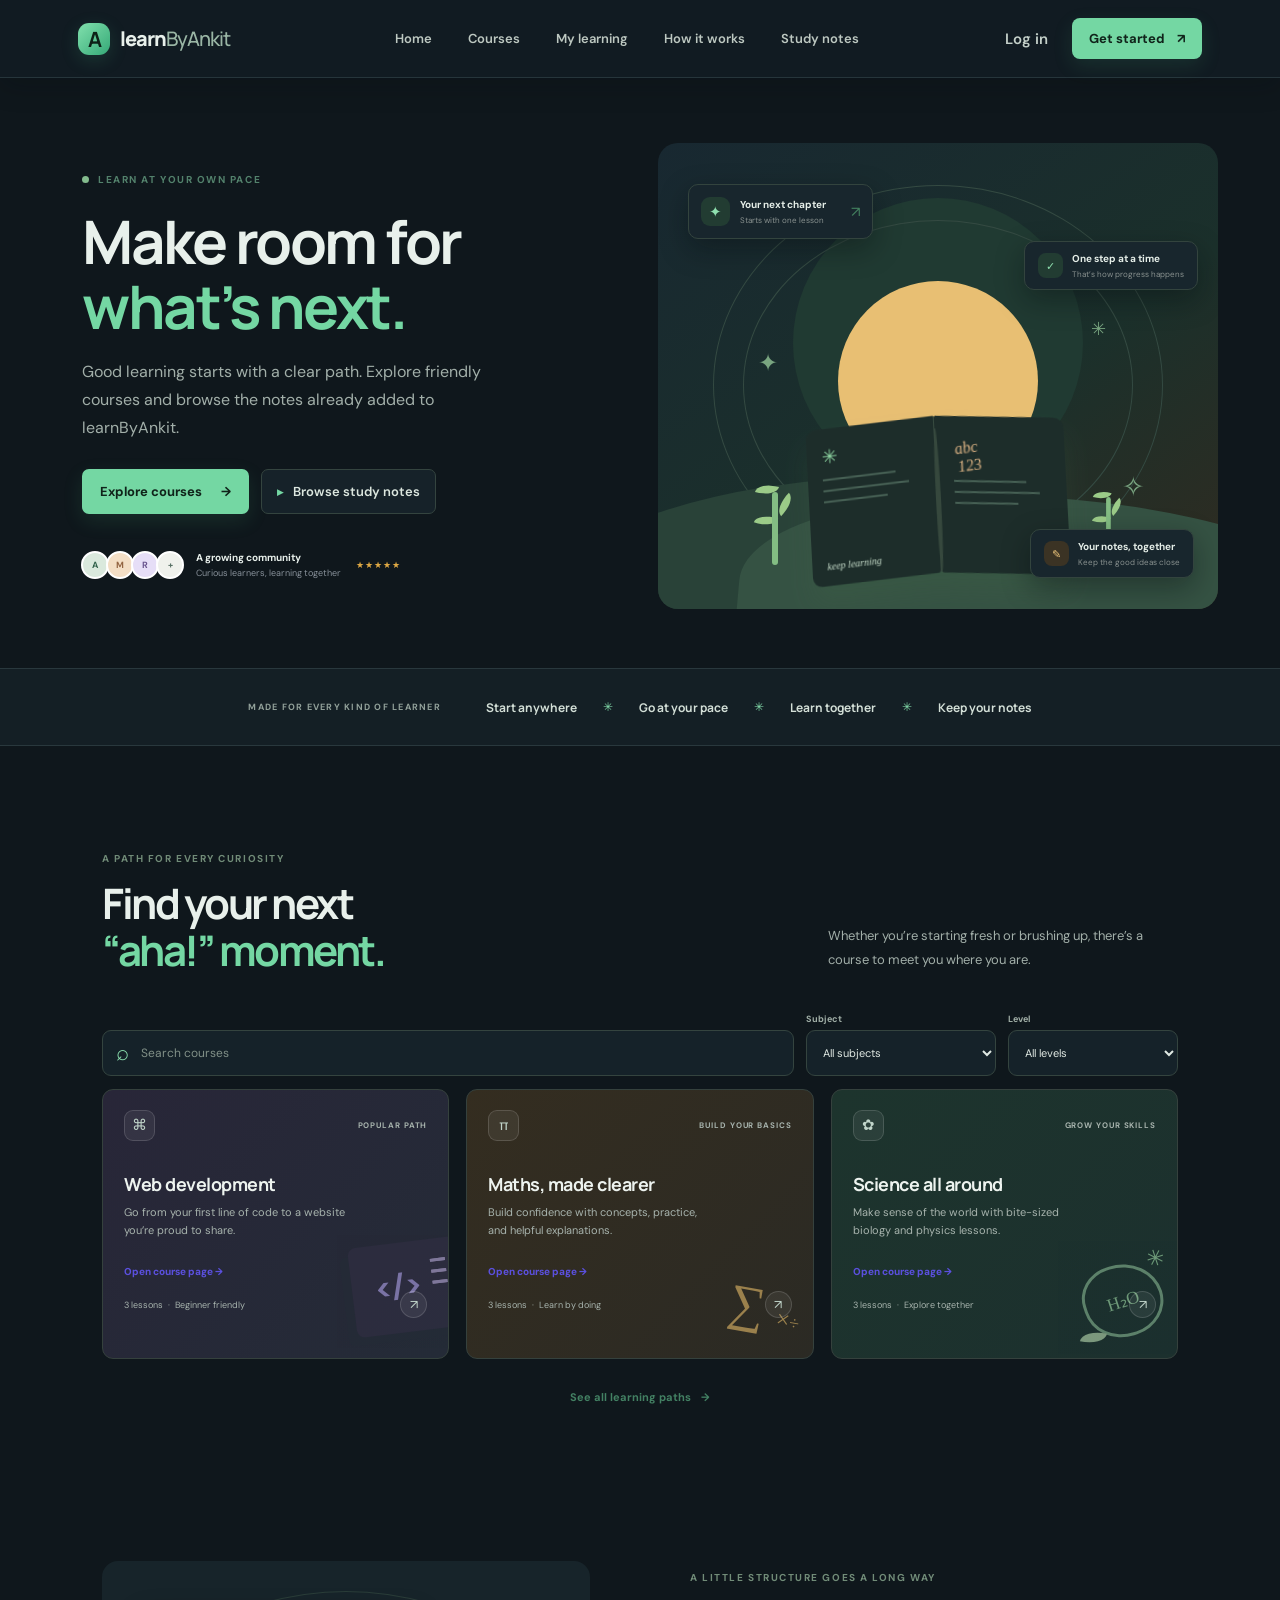
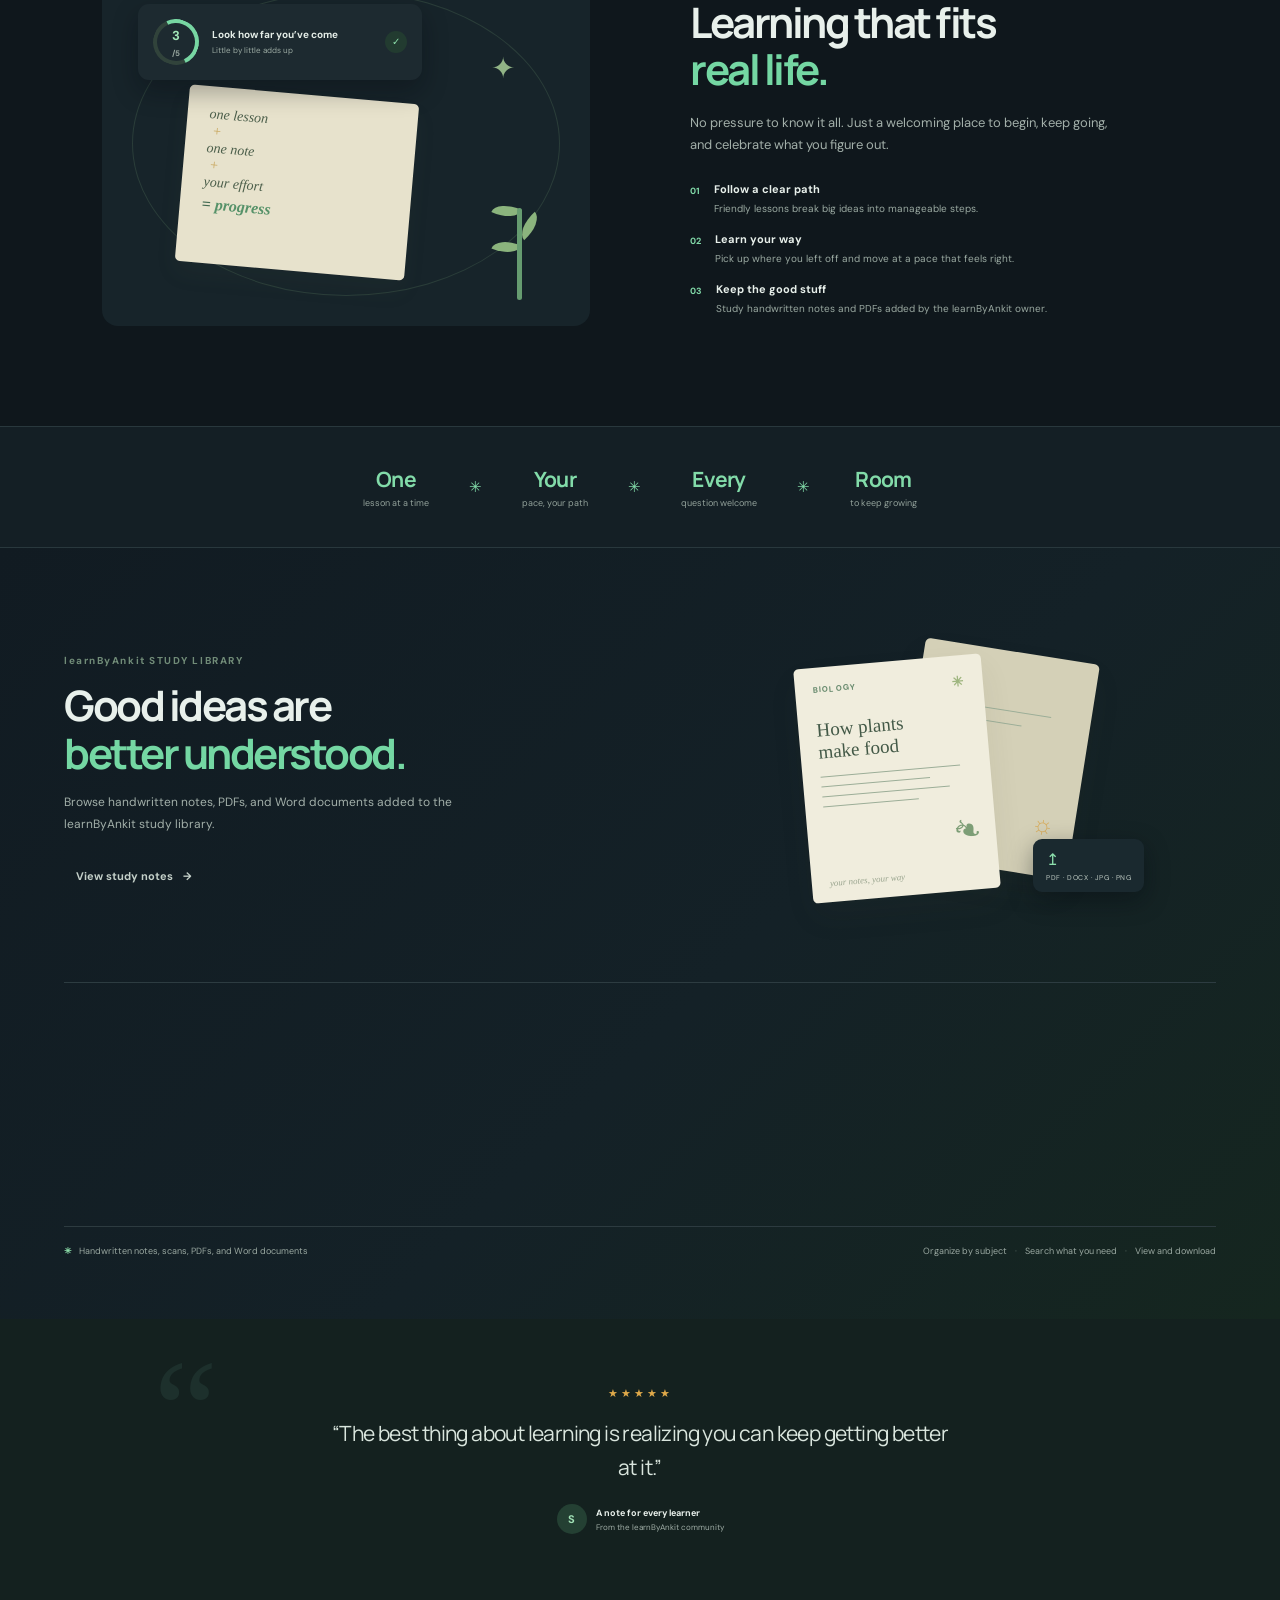
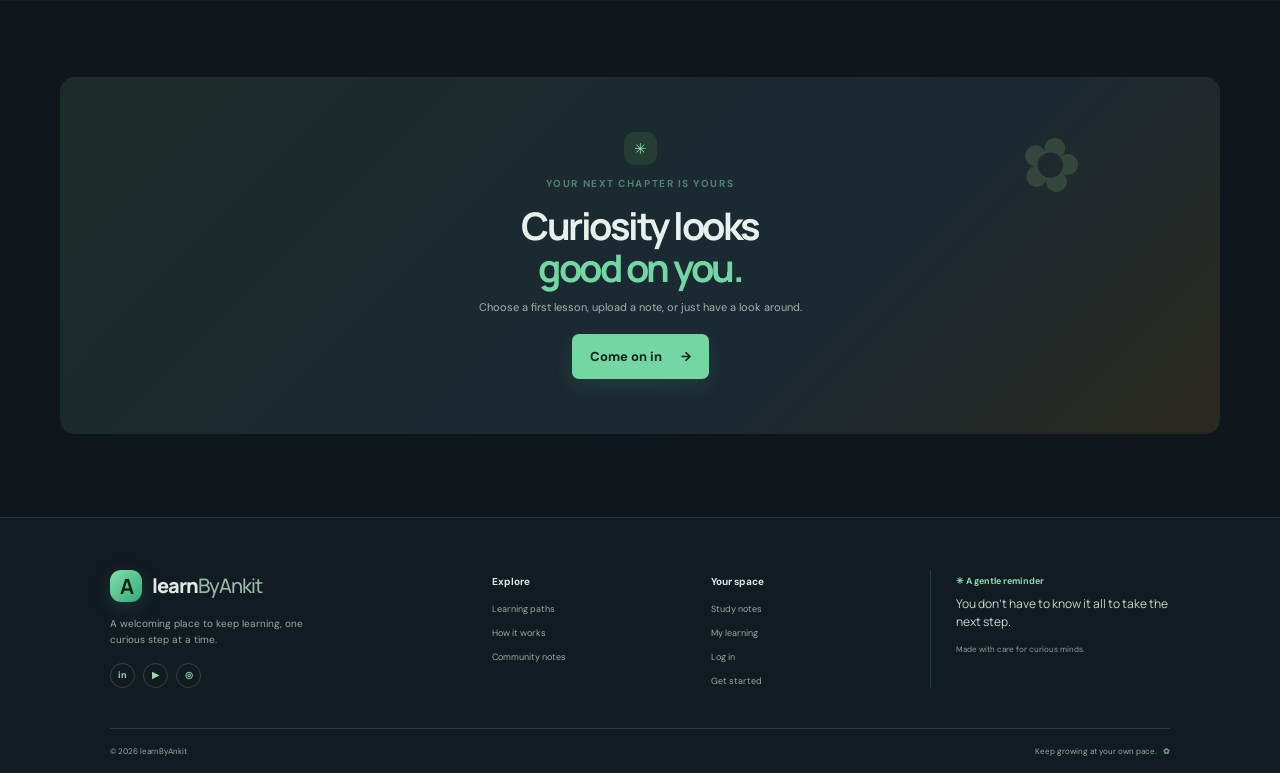
==== commit ee1bb94d: "Lock protected pages and refine lecture storage" ====
--- a/index.html
+++ b/index.html
@@ -6,7 +6,7 @@
 <main id="appMain"><section class="hero" id="home" data-page-view="home"><div class="hero-copy"><div class="eyebrow"><span class="eyebrow-dot"></span> LEARN AT YOUR OWN PACE</div><h1>Make room for<br><span>what’s next.</span></h1><p class="hero-description">Good learning starts with a clear path. Explore friendly courses and browse the notes already added to learnByAnkit.</p><div class="hero-actions"><a href="#courses" class="primary-button">Explore courses <span>→</span></a><a class="outline-button" href="notes.html"><span class="play-icon">▸</span> Browse study notes</a></div><div class="hero-proof"><div class="avatar-stack"><span>A</span><span>M</span><span>R</span><span>+</span></div><div><b>A growing community</b><small>Curious learners, learning together</small></div><span class="proof-stars">★★★★★</span></div></div><div class="hero-visual"><div class="visual-glow"></div><div class="hero-orbit orbit-a"></div><div class="hero-orbit orbit-b"></div><div class="hero-caption"><span class="caption-icon">✦</span><span><b>Your next chapter</b><small>Starts with one lesson</small></span><i>↗</i></div><div class="floating-note note-top"><span class="note-check">✓</span><span><b>One step at a time</b><small>That’s how progress happens</small></span></div><div class="floating-note note-bottom"><span class="note-emoji">✎</span><span><b>Your notes, together</b><small>Keep the good ideas close</small></span></div><div class="hero-illustration"><div class="sun-disc"></div><div class="hill hill-back"></div><div class="hill hill-front"></div><div class="plant plant-left"><i></i><i></i><i></i><b></b></div><div class="plant plant-right"><i></i><i></i><i></i><b></b></div><div class="open-book"><div class="book-page left-page"><span class="book-mark">✳</span><i></i><i></i><i></i><small>keep learning</small></div><div class="book-page right-page"><span class="book-scribble">abc<br>123</span><i></i><i></i><i></i></div><div class="book-spine"></div></div><span class="sparkle sparkle-a">✦</span><span class="sparkle sparkle-b">✳</span><span class="sparkle sparkle-c">✧</span></div></div></section>
 <section class="trust-strip" data-page-view="home"><span>MADE FOR EVERY KIND OF LEARNER</span><div><b>Start anywhere</b><i>✳</i><b>Go at your pace</b><i>✳</i><b>Learn together</b><i>✳</i><b>Keep your notes</b></div></section>
 <section class="section courses-section" id="courses" data-page-view="courses"><div class="section-intro"><div><div class="eyebrow section-eyebrow">A PATH FOR EVERY CURIOSITY</div><h2>Find your next<br><span>“aha!” moment.</span></h2></div><p>Whether you’re starting fresh or brushing up, there’s a course to meet you where you are.</p></div><div class="course-filters" role="search" aria-label="Find a course"><label class="course-search"><span class="sr-only">Search courses</span><span aria-hidden="true">⌕</span><input id="courseSearch" type="search" placeholder="Search courses" autocomplete="off"></label><label class="course-filter"><span>Subject</span><select id="courseSubject"><option value="all">All subjects</option><option value="technology">Technology</option><option value="mathematics">Mathematics</option><option value="science">Science</option></select></label><label class="course-filter"><span>Level</span><select id="courseLevel"><option value="all">All levels</option><option value="beginner">Beginner</option></select></label></div><p class="course-results" id="courseResults" aria-live="polite"></p><div class="course-grid"><article class="course-card course-lilac" data-course-category="technology" data-course-level="beginner"><div class="course-top"><span class="course-icon">⌘</span><span class="course-tag">POPULAR PATH</span></div><h3>Web development</h3><p>Go from your first line of code to a website you’re proud to share.</p><a class="course-page-cta" href="#course-web" data-course-open="web" aria-label="Open web development course and lectures">Open course page →</a><div class="course-bottom"><span>3 lessons <i>·</i> Beginner friendly</span><a href="#courses" data-course-open="web" aria-label="Open web development course">↗</a></div><div class="course-art art-code"><span>&lt;/&gt;</span><i></i><i></i></div></article><article class="course-card course-yellow" data-course-category="mathematics" data-course-level="beginner"><div class="course-top"><span class="course-icon">π</span><span class="course-tag">BUILD YOUR BASICS</span></div><h3>Maths, made clearer</h3><p>Build confidence with concepts, practice, and helpful explanations.</p><a class="course-page-cta" href="#course-math" data-course-open="math" aria-label="Open maths course and lectures">Open course page →</a><div class="course-bottom"><span>3 lessons <i>·</i> Learn by doing</span><a href="#courses" data-course-open="math" aria-label="Open mathematics course">↗</a></div><div class="course-art art-math">∑ <span>×</span><i>÷</i></div></article><article class="course-card course-green" data-course-category="science" data-course-level="beginner"><div class="course-top"><span class="course-icon">✿</span><span class="course-tag">GROW YOUR SKILLS</span></div><h3>Science all around</h3><p>Make sense of the world with bite-sized biology and physics lessons.</p><a class="course-page-cta" href="#course-science" data-course-open="science" aria-label="Open science course and lectures">Open course page →</a><div class="course-bottom"><span>3 lessons <i>·</i> Explore together</span><a href="#courses" data-course-open="science" aria-label="Open science course">↗</a></div><div class="course-art art-science"><span>H₂O</span><i>✳</i><b></b></div></article></div><div class="course-empty" id="courseEmpty" hidden>No courses match those filters. Try another search.</div><div class="center-link"><a href="#courses">See all learning paths <span>→</span></a></div></section>
-<section class="course-detail-section" id="courseDetail" data-page-view="course-detail"><div id="courseDetailContent" aria-live="polite"></div></section><section class="dashboard-section" id="dashboard" data-page-view="dashboard"><div class="dashboard-heading"><div><div class="eyebrow section-eyebrow">YOUR LEARNING SPACE</div><h2>My learning</h2><p>Your progress and quiz results, saved on this device.</p></div><a class="outline-button" href="#courses">Explore courses <span>→</span></a></div><div id="dashboardContent" aria-live="polite"></div></section><section class="benefits-section" id="how" data-page-view="how"><div class="benefits-visual"><div class="benefit-card"><div class="progress-ring"><span>3<small>/5</small></span></div><div><b>Look how far you’ve come</b><small>Little by little adds up</small></div><span class="tiny-check">✓</span></div><div class="benefits-paper"><span>one lesson</span><i>+</i><span>one note</span><i>+</i><span>your effort</span><b>= <em>progress</em></b></div><span class="benefits-spark">✦</span><div class="benefits-plant"><i></i><i></i><i></i><b></b></div></div><div class="benefits-copy"><div class="eyebrow section-eyebrow">A LITTLE STRUCTURE GOES A LONG WAY</div><h2>Learning that fits<br><span>real life.</span></h2><p class="benefits-lede">No pressure to know it all. Just a welcoming place to begin, keep going, and celebrate what you figure out.</p><div class="benefit-list"><div><span>01</span><p><b>Follow a clear path</b><small>Friendly lessons break big ideas into manageable steps.</small></p></div><div><span>02</span><p><b>Learn your way</b><small>Pick up where you left off and move at a pace that feels right.</small></p></div><div><span>03</span><p><b>Keep the good stuff</b><small>Study handwritten notes and PDFs added by the learnByAnkit owner.</small></p></div></div></div></section>
+<section class="course-detail-section page-view-hidden" id="courseDetail" data-page-view="course-detail"><div id="courseDetailContent" aria-live="polite"></div></section><section class="dashboard-section page-view-hidden" id="dashboard" data-page-view="dashboard"><div class="dashboard-heading"><div><div class="eyebrow section-eyebrow">YOUR LEARNING SPACE</div><h2>My learning</h2><p>Your progress and quiz results, saved on this device.</p></div><a class="outline-button" href="#courses">Explore courses <span>→</span></a></div><div id="dashboardContent" aria-live="polite"></div></section><section class="benefits-section" id="how" data-page-view="how"><div class="benefits-visual"><div class="benefit-card"><div class="progress-ring"><span>3<small>/5</small></span></div><div><b>Look how far you’ve come</b><small>Little by little adds up</small></div><span class="tiny-check">✓</span></div><div class="benefits-paper"><span>one lesson</span><i>+</i><span>one note</span><i>+</i><span>your effort</span><b>= <em>progress</em></b></div><span class="benefits-spark">✦</span><div class="benefits-plant"><i></i><i></i><i></i><b></b></div></div><div class="benefits-copy"><div class="eyebrow section-eyebrow">A LITTLE STRUCTURE GOES A LONG WAY</div><h2>Learning that fits<br><span>real life.</span></h2><p class="benefits-lede">No pressure to know it all. Just a welcoming place to begin, keep going, and celebrate what you figure out.</p><div class="benefit-list"><div><span>01</span><p><b>Follow a clear path</b><small>Friendly lessons break big ideas into manageable steps.</small></p></div><div><span>02</span><p><b>Learn your way</b><small>Pick up where you left off and move at a pace that feels right.</small></p></div><div><span>03</span><p><b>Keep the good stuff</b><small>Study handwritten notes and PDFs added by the learnByAnkit owner.</small></p></div></div></div></section>
 <section class="stats-band" data-page-view="how"><div><strong>One</strong><span>lesson at a time</span></div><i>✳</i><div><strong>Your</strong><span>pace, your path</span></div><i>✳</i><div><strong>Every</strong><span>question welcome</span></div><i>✳</i><div><strong>Room</strong><span>to keep growing</span></div></section>
 <section class="notes-section section" id="notes" data-page-view="notes"><div class="notes-intro"><div><div class="eyebrow section-eyebrow">learnByAnkit STUDY LIBRARY</div><h2>Good ideas are<br><span>better understood.</span></h2><p>Browse handwritten notes, PDFs, and Word documents added to the learnByAnkit study library.</p><div class="notes-actions"><button class="quiet-link" id="browseNotes">View study notes <span>→</span></button></div></div><div class="notes-stack"><div class="paper paper-back"><span>physics</span><div class="scribble-lines"></div><span class="paper-doodle">☼</span></div><div class="paper paper-front"><span class="paper-subject">BIOLOGY <i>✳</i></span><h4>How plants<br>make food</h4><div class="handwritten-lines"><i></i><i></i><i></i><i></i></div><div class="leaf-doodle">❧</div><small>your notes, your way</small></div><span class="upload-badge">↥<small>PDF · DOCX · JPG · PNG</small></span></div></div><div class="notes-library-wrap" id="notesLibrary" aria-live="polite"></div><div class="notes-bottom"><span><b>✳</b> Handwritten notes, scans, PDFs, and Word documents</span><span>Organize by subject <i>·</i> Search what you need <i>·</i> View and download</span></div></section>
 <section class="quote-section" data-page-view="home"><div class="quote-stars">★★★★★</div><blockquote>“The best thing about learning is realizing you can keep getting better at it.”</blockquote><div class="quote-by"><span class="quote-avatar">S</span><span><b>A note for every learner</b><small>From the learnByAnkit community</small></span></div><span class="quote-decoration">“</span></section>
--- a/styles.css
+++ b/styles.css
@@ -296,4 +296,9 @@
 @media(max-width:900px){.dashboard-course-grid{grid-template-columns:repeat(2,minmax(0,1fr))}.course-filters{grid-template-columns:minmax(160px,1fr) 160px 140px}}
 @media(max-width:680px){.course-filters{grid-template-columns:1fr 1fr;gap:9px;margin-top:22px}.course-search{grid-column:1/-1}.dashboard-section{padding:58px 20px 72px}.dashboard-heading{align-items:flex-start;flex-direction:column}.dashboard-heading h2{font-size:36px}.dashboard-stats{grid-template-columns:1fr 1fr}.dashboard-stats article:last-child{grid-column:1/-1}.dashboard-course-grid{grid-template-columns:1fr}.dashboard-subheading{align-items:flex-start;flex-direction:column}.dashboard-course-actions{flex-wrap:wrap}.quiz-options{margin-left:0}.quiz-result-actions{flex-direction:column}.quiz-history{grid-template-columns:1fr;gap:13px}}
 @media(max-width:390px){.course-filters{grid-template-columns:1fr}.course-search{grid-column:1}.dashboard-stats{gap:8px}.dashboard-stats article{padding:14px}.dashboard-stats strong{font-size:24px}}
+
+.course-detail-section{max-width:1200px;width:100%;min-height:72vh;margin:0 auto;padding:46px 42px 88px;color:#24243a}.course-detail-top{display:flex;align-items:center;justify-content:space-between;gap:14px;margin-bottom:28px}.back-to-courses{color:#5b50df;font-size:11px;font-weight:700;text-decoration:none}.course-detail-tag,.lecture-kind{color:#696f84;font-size:9px;font-weight:800;letter-spacing:.12em}.course-detail-hero{display:flex;align-items:center;justify-content:space-between;gap:28px;padding:34px 38px;border:1px solid #e7e5f2;border-radius:20px;background:linear-gradient(125deg,#f0edff,#e9efff 66%,#fff1df)}.course-detail-hero h1{margin:10px 0;font:800 clamp(34px,5vw,54px)/1.04 var(--display);letter-spacing:-2px}.course-detail-hero p{max-width:590px;color:#686f83;font-size:13px;line-height:1.7}.course-detail-art{display:grid;place-items:center;width:150px;height:150px;flex:0 0 auto;border:1px solid #fff9;border-radius:40px;background:#ffffff99;color:#655bd2;font:800 46px var(--display);box-shadow:0 20px 50px #5145d41c}.course-detail-columns{display:grid;grid-template-columns:minmax(0,1fr) minmax(0,1.1fr);gap:26px;margin-top:34px}.course-detail-heading{margin:0 0 17px}.course-detail-heading h2{margin:8px 0 5px;font:800 25px var(--display);letter-spacing:-.8px}.course-detail-heading p{margin:0;color:#747b8b;font-size:11px;line-height:1.6}.course-detail-lessons .course-lesson-list{display:grid;gap:8px}.course-detail-section .course-lesson{width:100%;min-height:67px;border:1px solid #e5e5ef;border-radius:11px;background:#fff;color:#25283a;text-align:left}.course-detail-section .course-lesson small{color:#818697}.course-detail-materials{min-width:0}.lecture-upload-panel{display:grid;gap:13px;margin:0 0 16px;padding:18px;border:1px solid #dedcf2;border-radius:15px;background:linear-gradient(140deg,#f8f7ff,#fff)}.lecture-upload-intro{display:flex;justify-content:space-between;align-items:flex-start;gap:12px}.lecture-upload-intro h3{margin:7px 0 3px;font:800 19px var(--display);letter-spacing:-.4px}.lecture-upload-intro p{margin:0;color:#73798a;font-size:10px;line-height:1.55}.lecture-upload-intro>span{display:grid;place-items:center;width:34px;height:34px;border-radius:10px;background:#efedff;color:#5b50df;font-size:18px}.lecture-upload-panel .form-field{display:grid;gap:6px}.lecture-upload-panel .form-field span{color:#5e6478;font-size:10px;font-weight:700}.lecture-upload-panel .form-field input,.lecture-upload-panel .form-field select{width:100%;min-width:0;border:1px solid #e2e1ec;border-radius:8px;background:#fff;color:#34384a;padding:10px;font:inherit;font-size:10px}.lecture-upload-fields{display:grid;grid-template-columns:minmax(130px,.65fr) minmax(180px,1.35fr);gap:10px}.lecture-upload-panel>.primary-button{justify-content:center;min-height:42px}.lecture-upload-panel .form-note{margin:0;color:#7a8091;font-size:9px}.lecture-notice{margin:10px 0;padding:12px;border:1px solid #f0d7aa;border-radius:9px;background:#fff9ec;color:#805e2d;font-size:10px;line-height:1.5}.lecture-list{display:grid;gap:11px}.lecture-card{overflow:hidden;border:1px solid #e3e2ed;border-radius:13px;background:#fff;box-shadow:0 7px 22px #2928480a}.lecture-card video{display:block;width:100%;max-height:340px;background:#171827;aspect-ratio:16/9;object-fit:contain}.lecture-card>div{padding:13px 15px}.lecture-card h4{margin:6px 0 9px;color:#25283a;font:700 14px var(--display)}.lecture-actions{display:flex;justify-content:space-between;align-items:center;gap:10px}.lecture-actions a,.lecture-actions button{color:#584cd7;font-size:10px;font-weight:700;text-decoration:none}.lecture-pdf{display:flex;align-items:center;gap:14px;padding:15px}.lecture-pdf>div{flex:1;min-width:0;padding:0}.lecture-file-icon{display:grid;place-items:center;width:45px;height:52px;flex:0 0 auto;border-radius:9px;background:#efedff;color:#584cd7;font-size:10px;font-weight:800}.lecture-empty{min-height:150px;display:flex;flex-direction:column;align-items:center;justify-content:center;gap:7px;padding:20px;border:1px dashed #d6d4e9;border-radius:13px;background:#ffffffa8;text-align:center}.lecture-empty>span{color:#655bd2;font-size:22px}.lecture-empty b{color:#34384a;font:700 14px var(--display)}.lecture-empty small{max-width:340px;color:#7b8191;font-size:10px;line-height:1.6}.course-detail-section .quiz-options label{color:#41465a}.course-detail-section .quiz-question legend{color:#25283a}
+@media(max-width:820px){.course-detail-section{padding:34px 22px 68px}.course-detail-columns{grid-template-columns:1fr;gap:34px}.course-detail-art{width:112px;height:112px;border-radius:30px;font-size:36px}}
+@media(max-width:520px){.course-detail-top{align-items:flex-start;flex-direction:column}.course-detail-hero{align-items:flex-start;padding:24px;gap:10px}.course-detail-art{width:70px;height:70px;border-radius:20px;font-size:26px}.course-detail-hero h1{font-size:35px}.course-detail-hero p{font-size:11px}.lecture-upload-fields{grid-template-columns:1fr}.course-detail-section .course-detail-heading h2{font-size:22px}}
+.course-page-cta{position:relative;z-index:2;display:inline-flex;align-items:center;gap:6px;margin:-9px 0 13px;color:#5b50df;font-size:10px;font-weight:800;text-decoration:none}.course-page-cta:hover{text-decoration:underline;text-underline-offset:3px}
 
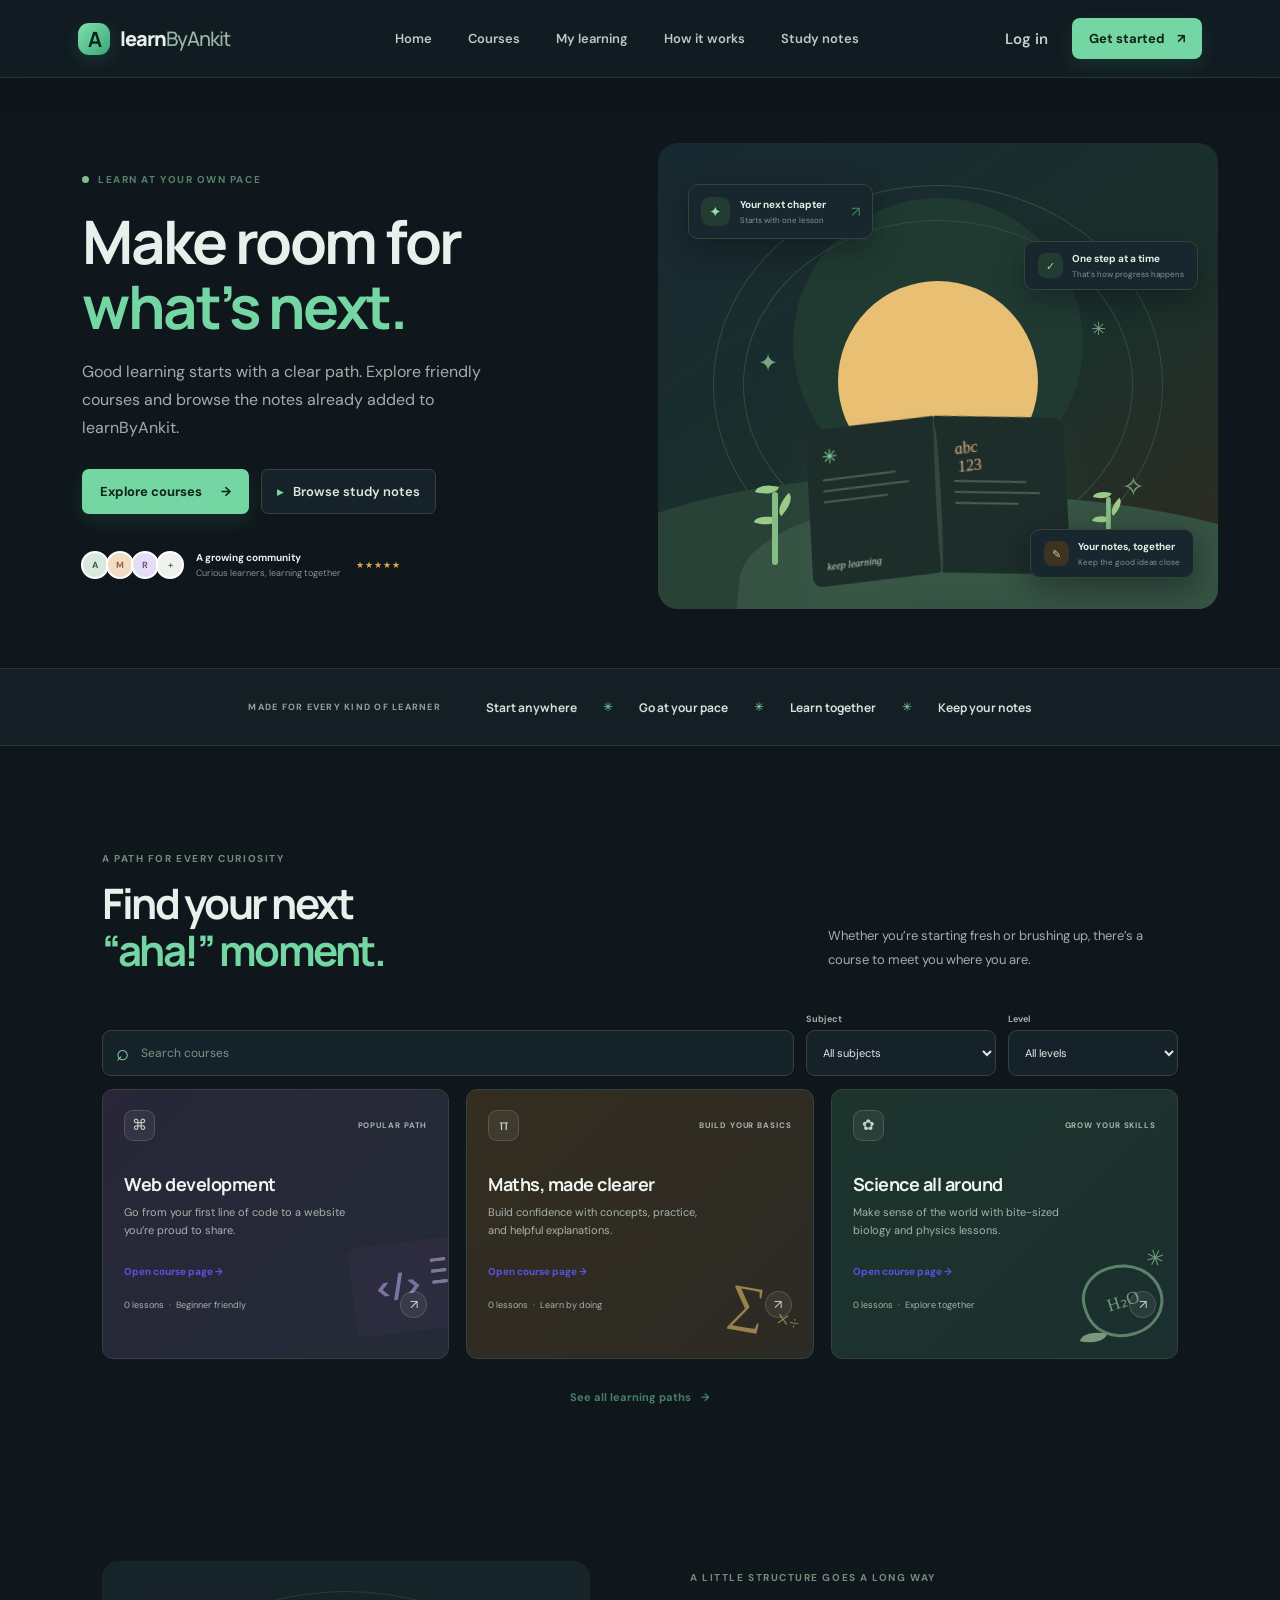
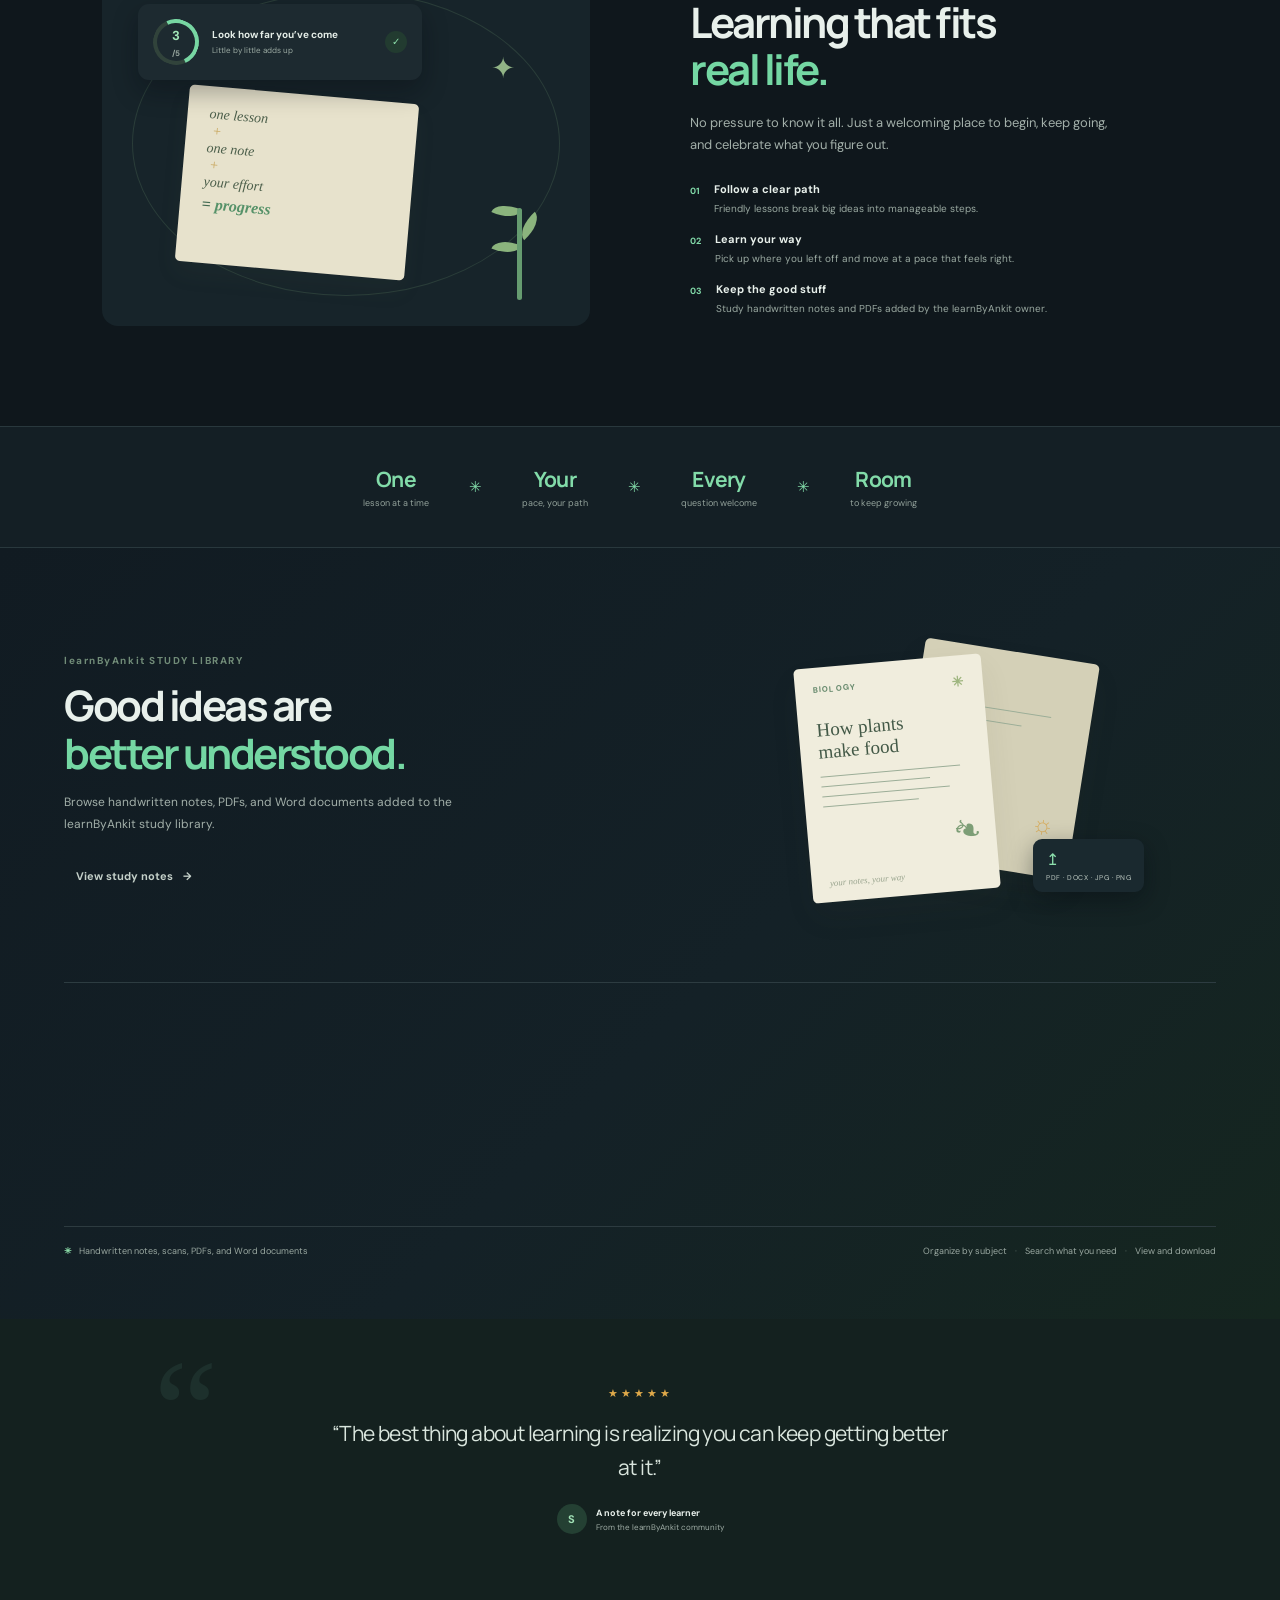
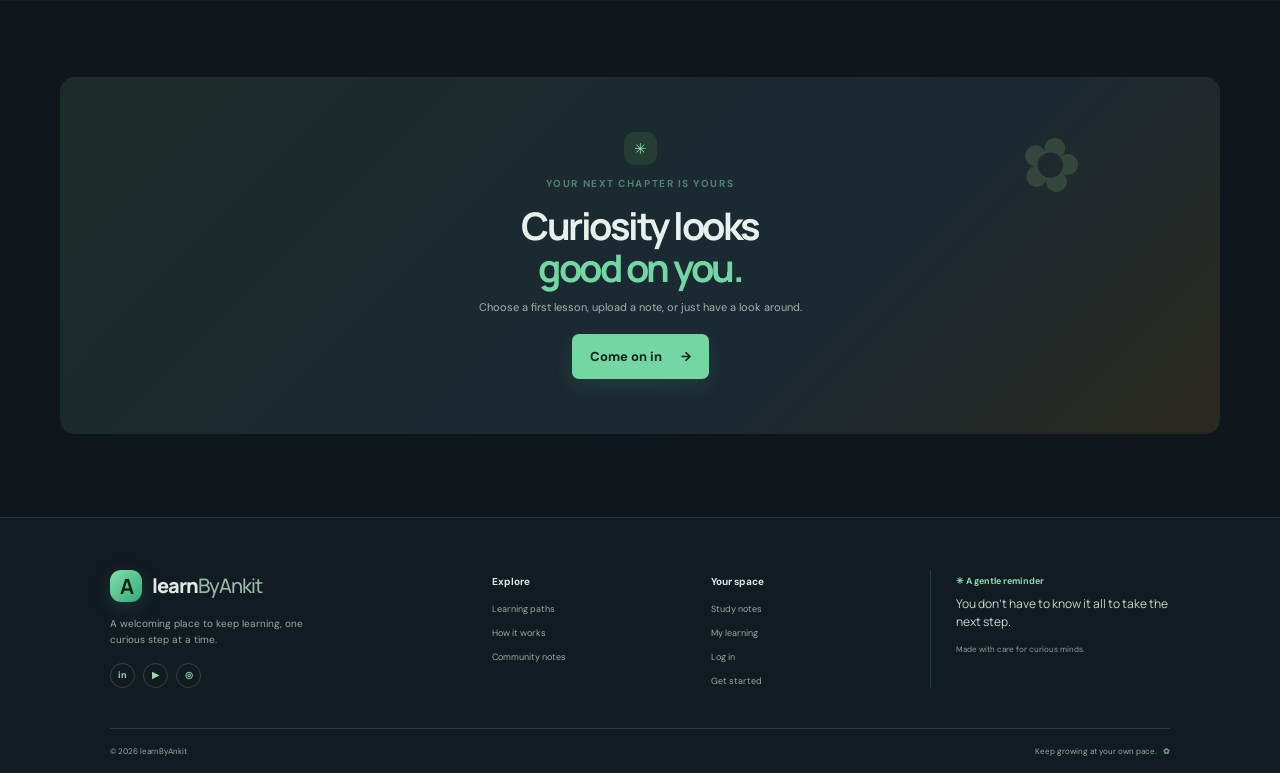
==== commit 2fc2cebc: "Show course lesson counts from uploaded videos" ====
--- a/index.html
+++ b/index.html
@@ -1,18 +1,18 @@
 <!doctype html>
 <html lang="en">
-<head><meta charset="utf-8"><meta name="viewport" content="width=device-width, initial-scale=1"><meta name="theme-color" content="#101820"><title>learnByAnkit — Learn something new, every day</title><meta name="description" content="Explore courses, learn at your own pace, and browse the study notes added to learnByAnkit."><link rel="preconnect" href="https://fonts.googleapis.com"><link rel="preconnect" href="https://fonts.gstatic.com" crossorigin><link href="https://fonts.googleapis.com/css2?family=DM+Sans:wght@400;500;600;700&family=Manrope:wght@400;500;600;700;800&display=swap" rel="stylesheet"><link rel="stylesheet" href="styles.css?v=learnbyankit-2"></head>
+<head><meta charset="utf-8"><meta name="viewport" content="width=device-width, initial-scale=1"><meta name="theme-color" content="#101820"><title>learnByAnkit — Learn something new, every day</title><meta name="description" content="Explore courses, learn at your own pace, and browse the study notes added to learnByAnkit."><link rel="preconnect" href="https://fonts.googleapis.com"><link rel="preconnect" href="https://fonts.gstatic.com" crossorigin><link href="https://fonts.googleapis.com/css2?family=DM+Sans:wght@400;500;600;700&family=Manrope:wght@400;500;600;700;800&display=swap" rel="stylesheet"><link rel="stylesheet" href="styles.css?v=learnbyankit-3"></head>
 <body>
 <header class="site-header"><a href="#home" class="brand"><span class="brand-mark">A</span><span>learn<span class="brand-light">ByAnkit</span></span></a><nav class="main-nav" id="mainNav" aria-label="Main navigation"><a href="#home" data-page-link="home">Home</a><a href="#courses" data-page-link="courses">Courses</a><a href="#dashboard" data-page-link="dashboard">My learning</a><a href="#how" data-page-link="how">How it works</a><a href="notes.html" data-page-link="notes">Study notes</a></nav><div class="header-actions"><button class="login-button" id="loginButton">Log in</button><button class="small-primary" id="signupButton">Get started <span>↗</span></button><button class="menu-toggle" id="menuToggle" aria-label="Open navigation" aria-controls="mainNav" aria-expanded="false">☰</button></div></header>
 <main id="appMain"><section class="hero" id="home" data-page-view="home"><div class="hero-copy"><div class="eyebrow"><span class="eyebrow-dot"></span> LEARN AT YOUR OWN PACE</div><h1>Make room for<br><span>what’s next.</span></h1><p class="hero-description">Good learning starts with a clear path. Explore friendly courses and browse the notes already added to learnByAnkit.</p><div class="hero-actions"><a href="#courses" class="primary-button">Explore courses <span>→</span></a><a class="outline-button" href="notes.html"><span class="play-icon">▸</span> Browse study notes</a></div><div class="hero-proof"><div class="avatar-stack"><span>A</span><span>M</span><span>R</span><span>+</span></div><div><b>A growing community</b><small>Curious learners, learning together</small></div><span class="proof-stars">★★★★★</span></div></div><div class="hero-visual"><div class="visual-glow"></div><div class="hero-orbit orbit-a"></div><div class="hero-orbit orbit-b"></div><div class="hero-caption"><span class="caption-icon">✦</span><span><b>Your next chapter</b><small>Starts with one lesson</small></span><i>↗</i></div><div class="floating-note note-top"><span class="note-check">✓</span><span><b>One step at a time</b><small>That’s how progress happens</small></span></div><div class="floating-note note-bottom"><span class="note-emoji">✎</span><span><b>Your notes, together</b><small>Keep the good ideas close</small></span></div><div class="hero-illustration"><div class="sun-disc"></div><div class="hill hill-back"></div><div class="hill hill-front"></div><div class="plant plant-left"><i></i><i></i><i></i><b></b></div><div class="plant plant-right"><i></i><i></i><i></i><b></b></div><div class="open-book"><div class="book-page left-page"><span class="book-mark">✳</span><i></i><i></i><i></i><small>keep learning</small></div><div class="book-page right-page"><span class="book-scribble">abc<br>123</span><i></i><i></i><i></i></div><div class="book-spine"></div></div><span class="sparkle sparkle-a">✦</span><span class="sparkle sparkle-b">✳</span><span class="sparkle sparkle-c">✧</span></div></div></section>
 <section class="trust-strip" data-page-view="home"><span>MADE FOR EVERY KIND OF LEARNER</span><div><b>Start anywhere</b><i>✳</i><b>Go at your pace</b><i>✳</i><b>Learn together</b><i>✳</i><b>Keep your notes</b></div></section>
-<section class="section courses-section" id="courses" data-page-view="courses"><div class="section-intro"><div><div class="eyebrow section-eyebrow">A PATH FOR EVERY CURIOSITY</div><h2>Find your next<br><span>“aha!” moment.</span></h2></div><p>Whether you’re starting fresh or brushing up, there’s a course to meet you where you are.</p></div><div class="course-filters" role="search" aria-label="Find a course"><label class="course-search"><span class="sr-only">Search courses</span><span aria-hidden="true">⌕</span><input id="courseSearch" type="search" placeholder="Search courses" autocomplete="off"></label><label class="course-filter"><span>Subject</span><select id="courseSubject"><option value="all">All subjects</option><option value="technology">Technology</option><option value="mathematics">Mathematics</option><option value="science">Science</option></select></label><label class="course-filter"><span>Level</span><select id="courseLevel"><option value="all">All levels</option><option value="beginner">Beginner</option></select></label></div><p class="course-results" id="courseResults" aria-live="polite"></p><div class="course-grid"><article class="course-card course-lilac" data-course-category="technology" data-course-level="beginner"><div class="course-top"><span class="course-icon">⌘</span><span class="course-tag">POPULAR PATH</span></div><h3>Web development</h3><p>Go from your first line of code to a website you’re proud to share.</p><a class="course-page-cta" href="#course-web" data-course-open="web" aria-label="Open web development course and lectures">Open course page →</a><div class="course-bottom"><span>3 lessons <i>·</i> Beginner friendly</span><a href="#courses" data-course-open="web" aria-label="Open web development course">↗</a></div><div class="course-art art-code"><span>&lt;/&gt;</span><i></i><i></i></div></article><article class="course-card course-yellow" data-course-category="mathematics" data-course-level="beginner"><div class="course-top"><span class="course-icon">π</span><span class="course-tag">BUILD YOUR BASICS</span></div><h3>Maths, made clearer</h3><p>Build confidence with concepts, practice, and helpful explanations.</p><a class="course-page-cta" href="#course-math" data-course-open="math" aria-label="Open maths course and lectures">Open course page →</a><div class="course-bottom"><span>3 lessons <i>·</i> Learn by doing</span><a href="#courses" data-course-open="math" aria-label="Open mathematics course">↗</a></div><div class="course-art art-math">∑ <span>×</span><i>÷</i></div></article><article class="course-card course-green" data-course-category="science" data-course-level="beginner"><div class="course-top"><span class="course-icon">✿</span><span class="course-tag">GROW YOUR SKILLS</span></div><h3>Science all around</h3><p>Make sense of the world with bite-sized biology and physics lessons.</p><a class="course-page-cta" href="#course-science" data-course-open="science" aria-label="Open science course and lectures">Open course page →</a><div class="course-bottom"><span>3 lessons <i>·</i> Explore together</span><a href="#courses" data-course-open="science" aria-label="Open science course">↗</a></div><div class="course-art art-science"><span>H₂O</span><i>✳</i><b></b></div></article></div><div class="course-empty" id="courseEmpty" hidden>No courses match those filters. Try another search.</div><div class="center-link"><a href="#courses">See all learning paths <span>→</span></a></div></section>
+<section class="section courses-section" id="courses" data-page-view="courses"><div class="section-intro"><div><div class="eyebrow section-eyebrow">A PATH FOR EVERY CURIOSITY</div><h2>Find your next<br><span>“aha!” moment.</span></h2></div><p>Whether you’re starting fresh or brushing up, there’s a course to meet you where you are.</p></div><div class="course-filters" role="search" aria-label="Find a course"><label class="course-search"><span class="sr-only">Search courses</span><span aria-hidden="true">⌕</span><input id="courseSearch" type="search" placeholder="Search courses" autocomplete="off"></label><label class="course-filter"><span>Subject</span><select id="courseSubject"><option value="all">All subjects</option><option value="technology">Technology</option><option value="mathematics">Mathematics</option><option value="science">Science</option></select></label><label class="course-filter"><span>Level</span><select id="courseLevel"><option value="all">All levels</option><option value="beginner">Beginner</option></select></label></div><p class="course-results" id="courseResults" aria-live="polite"></p><div class="course-grid"><article class="course-card course-lilac" data-course-category="technology" data-course-level="beginner"><div class="course-top"><span class="course-icon">⌘</span><span class="course-tag">POPULAR PATH</span></div><h3>Web development</h3><p>Go from your first line of code to a website you’re proud to share.</p><a class="course-page-cta" href="#course-web" data-course-open="web" aria-label="Open web development course and lectures">Open course page →</a><div class="course-bottom"><span><span class="course-lesson-count" data-course-lesson-count="web">0 lessons</span> <i>·</i> Beginner friendly</span><a href="#courses" data-course-open="web" aria-label="Open web development course">↗</a></div><div class="course-art art-code"><span>&lt;/&gt;</span><i></i><i></i></div></article><article class="course-card course-yellow" data-course-category="mathematics" data-course-level="beginner"><div class="course-top"><span class="course-icon">π</span><span class="course-tag">BUILD YOUR BASICS</span></div><h3>Maths, made clearer</h3><p>Build confidence with concepts, practice, and helpful explanations.</p><a class="course-page-cta" href="#course-math" data-course-open="math" aria-label="Open maths course and lectures">Open course page →</a><div class="course-bottom"><span><span class="course-lesson-count" data-course-lesson-count="math">0 lessons</span> <i>·</i> Learn by doing</span><a href="#courses" data-course-open="math" aria-label="Open mathematics course">↗</a></div><div class="course-art art-math">∑ <span>×</span><i>÷</i></div></article><article class="course-card course-green" data-course-category="science" data-course-level="beginner"><div class="course-top"><span class="course-icon">✿</span><span class="course-tag">GROW YOUR SKILLS</span></div><h3>Science all around</h3><p>Make sense of the world with bite-sized biology and physics lessons.</p><a class="course-page-cta" href="#course-science" data-course-open="science" aria-label="Open science course and lectures">Open course page →</a><div class="course-bottom"><span><span class="course-lesson-count" data-course-lesson-count="science">0 lessons</span> <i>·</i> Explore together</span><a href="#courses" data-course-open="science" aria-label="Open science course">↗</a></div><div class="course-art art-science"><span>H₂O</span><i>✳</i><b></b></div></article></div><div class="course-empty" id="courseEmpty" hidden>No courses match those filters. Try another search.</div><div class="center-link"><a href="#courses">See all learning paths <span>→</span></a></div></section>
 <section class="course-detail-section page-view-hidden" id="courseDetail" data-page-view="course-detail"><div id="courseDetailContent" aria-live="polite"></div></section><section class="dashboard-section page-view-hidden" id="dashboard" data-page-view="dashboard"><div class="dashboard-heading"><div><div class="eyebrow section-eyebrow">YOUR LEARNING SPACE</div><h2>My learning</h2><p>Your progress and quiz results, saved on this device.</p></div><a class="outline-button" href="#courses">Explore courses <span>→</span></a></div><div id="dashboardContent" aria-live="polite"></div></section><section class="benefits-section" id="how" data-page-view="how"><div class="benefits-visual"><div class="benefit-card"><div class="progress-ring"><span>3<small>/5</small></span></div><div><b>Look how far you’ve come</b><small>Little by little adds up</small></div><span class="tiny-check">✓</span></div><div class="benefits-paper"><span>one lesson</span><i>+</i><span>one note</span><i>+</i><span>your effort</span><b>= <em>progress</em></b></div><span class="benefits-spark">✦</span><div class="benefits-plant"><i></i><i></i><i></i><b></b></div></div><div class="benefits-copy"><div class="eyebrow section-eyebrow">A LITTLE STRUCTURE GOES A LONG WAY</div><h2>Learning that fits<br><span>real life.</span></h2><p class="benefits-lede">No pressure to know it all. Just a welcoming place to begin, keep going, and celebrate what you figure out.</p><div class="benefit-list"><div><span>01</span><p><b>Follow a clear path</b><small>Friendly lessons break big ideas into manageable steps.</small></p></div><div><span>02</span><p><b>Learn your way</b><small>Pick up where you left off and move at a pace that feels right.</small></p></div><div><span>03</span><p><b>Keep the good stuff</b><small>Study handwritten notes and PDFs added by the learnByAnkit owner.</small></p></div></div></div></section>
 <section class="stats-band" data-page-view="how"><div><strong>One</strong><span>lesson at a time</span></div><i>✳</i><div><strong>Your</strong><span>pace, your path</span></div><i>✳</i><div><strong>Every</strong><span>question welcome</span></div><i>✳</i><div><strong>Room</strong><span>to keep growing</span></div></section>
 <section class="notes-section section" id="notes" data-page-view="notes"><div class="notes-intro"><div><div class="eyebrow section-eyebrow">learnByAnkit STUDY LIBRARY</div><h2>Good ideas are<br><span>better understood.</span></h2><p>Browse handwritten notes, PDFs, and Word documents added to the learnByAnkit study library.</p><div class="notes-actions"><button class="quiet-link" id="browseNotes">View study notes <span>→</span></button></div></div><div class="notes-stack"><div class="paper paper-back"><span>physics</span><div class="scribble-lines"></div><span class="paper-doodle">☼</span></div><div class="paper paper-front"><span class="paper-subject">BIOLOGY <i>✳</i></span><h4>How plants<br>make food</h4><div class="handwritten-lines"><i></i><i></i><i></i><i></i></div><div class="leaf-doodle">❧</div><small>your notes, your way</small></div><span class="upload-badge">↥<small>PDF · DOCX · JPG · PNG</small></span></div></div><div class="notes-library-wrap" id="notesLibrary" aria-live="polite"></div><div class="notes-bottom"><span><b>✳</b> Handwritten notes, scans, PDFs, and Word documents</span><span>Organize by subject <i>·</i> Search what you need <i>·</i> View and download</span></div></section>
 <section class="quote-section" data-page-view="home"><div class="quote-stars">★★★★★</div><blockquote>“The best thing about learning is realizing you can keep getting better at it.”</blockquote><div class="quote-by"><span class="quote-avatar">S</span><span><b>A note for every learner</b><small>From the learnByAnkit community</small></span></div><span class="quote-decoration">“</span></section>
 <section class="final-cta" data-page-view="home"><div class="cta-sun">✳</div><div class="eyebrow">YOUR NEXT CHAPTER IS YOURS</div><h2>Curiosity looks<br><span>good on you.</span></h2><p>Choose a first lesson, upload a note, or just have a look around.</p><button class="primary-button" id="ctaSignup">Come on in <span>→</span></button><div class="cta-doodle">✿</div></section></main>
 <footer class="site-footer"><div class="footer-main"><div class="footer-brand"><a href="#home" class="brand"><span class="brand-mark">A</span><span>learn<span class="brand-light">ByAnkit</span></span></a><p>A welcoming place to keep learning, one curious step at a time.</p><div class="social-row"><a href="#home">in</a><a href="#home">▶</a><a href="#home">◎</a></div></div><div class="footer-col"><b>Explore</b><a href="#courses">Learning paths</a><a href="#how">How it works</a><a href="notes.html">Community notes</a></div><div class="footer-col"><b>Your space</b><a href="notes.html" id="footerUpload">Study notes</a><a href="#dashboard">My learning</a><a href="#notes" id="footerLogin">Log in</a><a href="#courses">Get started</a></div><div class="footer-col footer-note"><span>✳ A gentle reminder</span><p>You don’t have to know it all to take the next step.</p><small>Made with care for curious minds.</small></div></div><div class="footer-bottom"><span>© 2026 learnByAnkit</span><span>Keep growing at your own pace. <b>✿</b></span></div></footer>
-<div class="modal-backdrop hidden" id="modalBackdrop"><section class="modal" role="dialog" aria-modal="true" aria-labelledby="modalTitle"><button class="modal-close" id="modalClose" aria-label="Close">×</button><div id="modalBody"></div></section></div><div class="toast" id="toast" role="status"></div><input type="file" id="fileInput" accept="image/*,.pdf,.docx" multiple hidden><script src="config.js"></script><script type="module" src="app.js?v=learnbyankit-2"></script>
+<div class="modal-backdrop hidden" id="modalBackdrop"><section class="modal" role="dialog" aria-modal="true" aria-labelledby="modalTitle"><button class="modal-close" id="modalClose" aria-label="Close">×</button><div id="modalBody"></div></section></div><div class="toast" id="toast" role="status"></div><input type="file" id="fileInput" accept="image/*,.pdf,.docx" multiple hidden><script src="config.js"></script><script type="module" src="app.js?v=learnbyankit-3"></script>
 </body></html>
 
 
